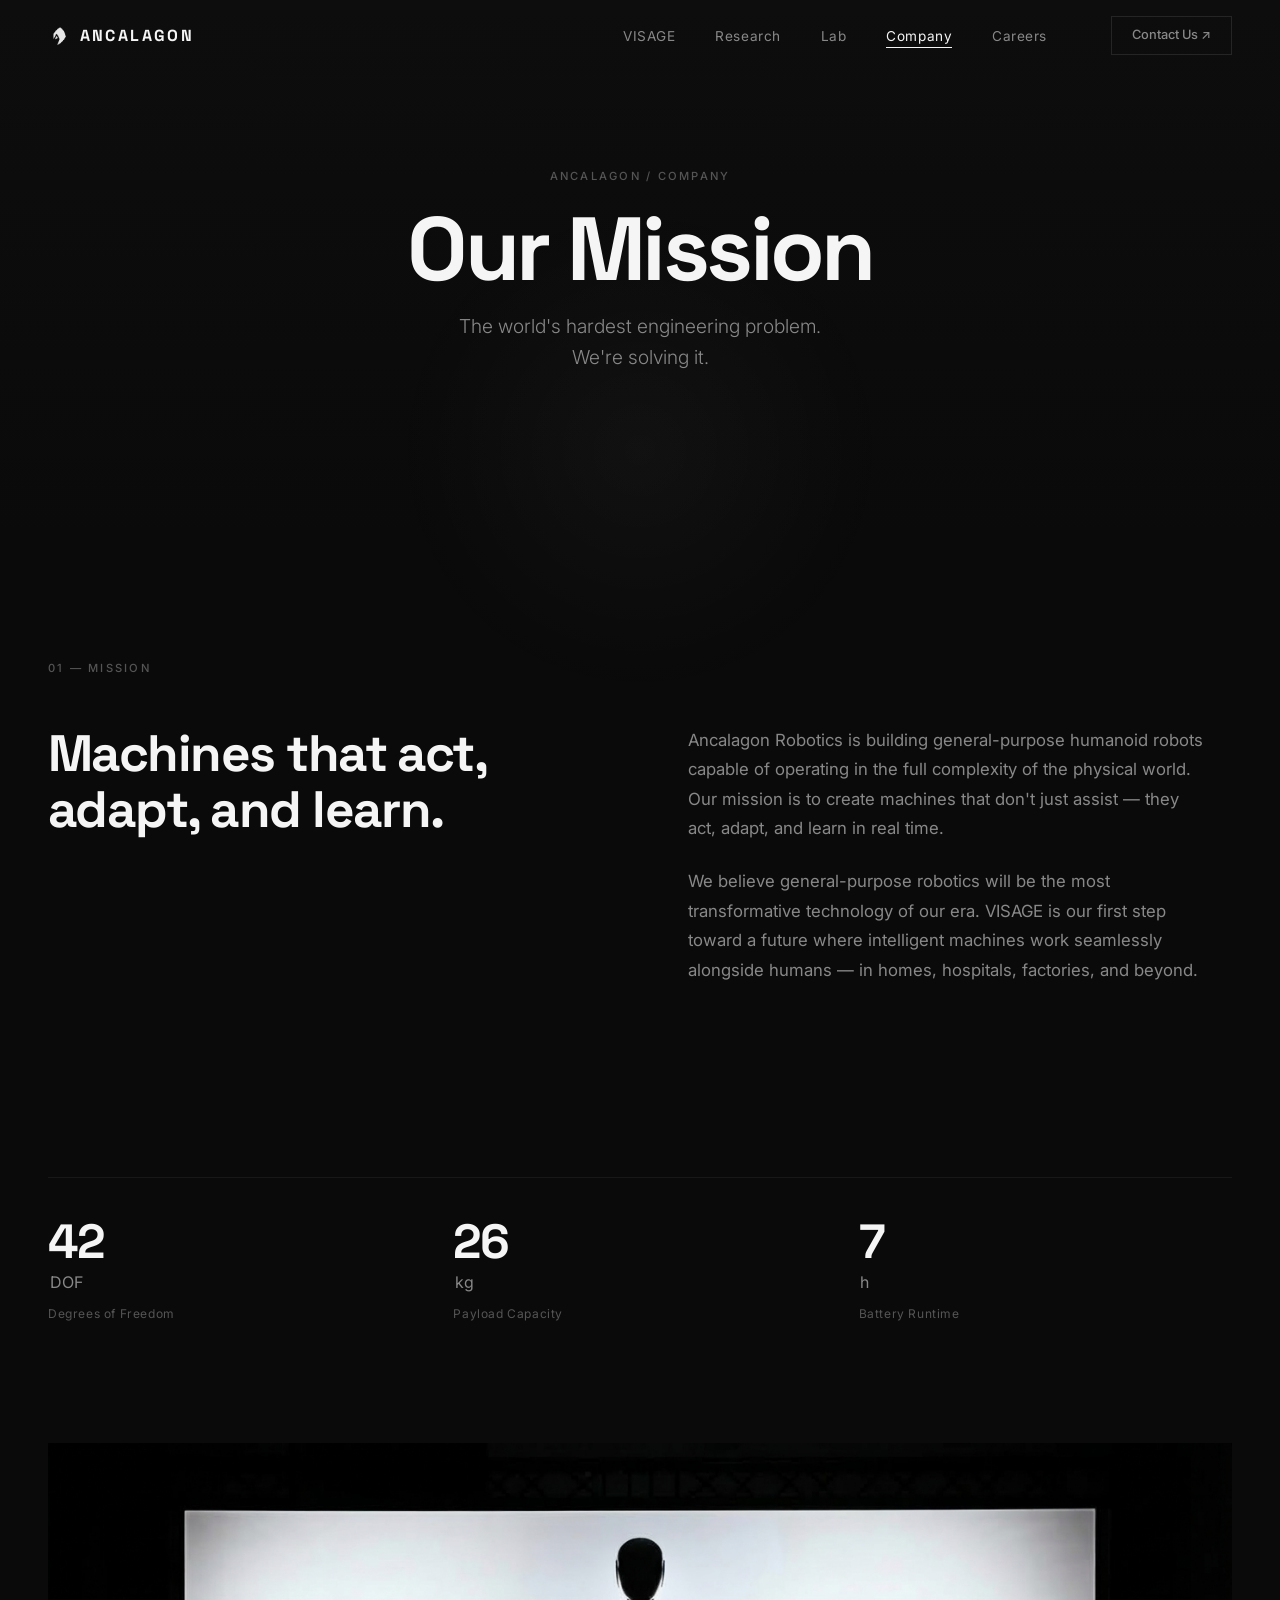
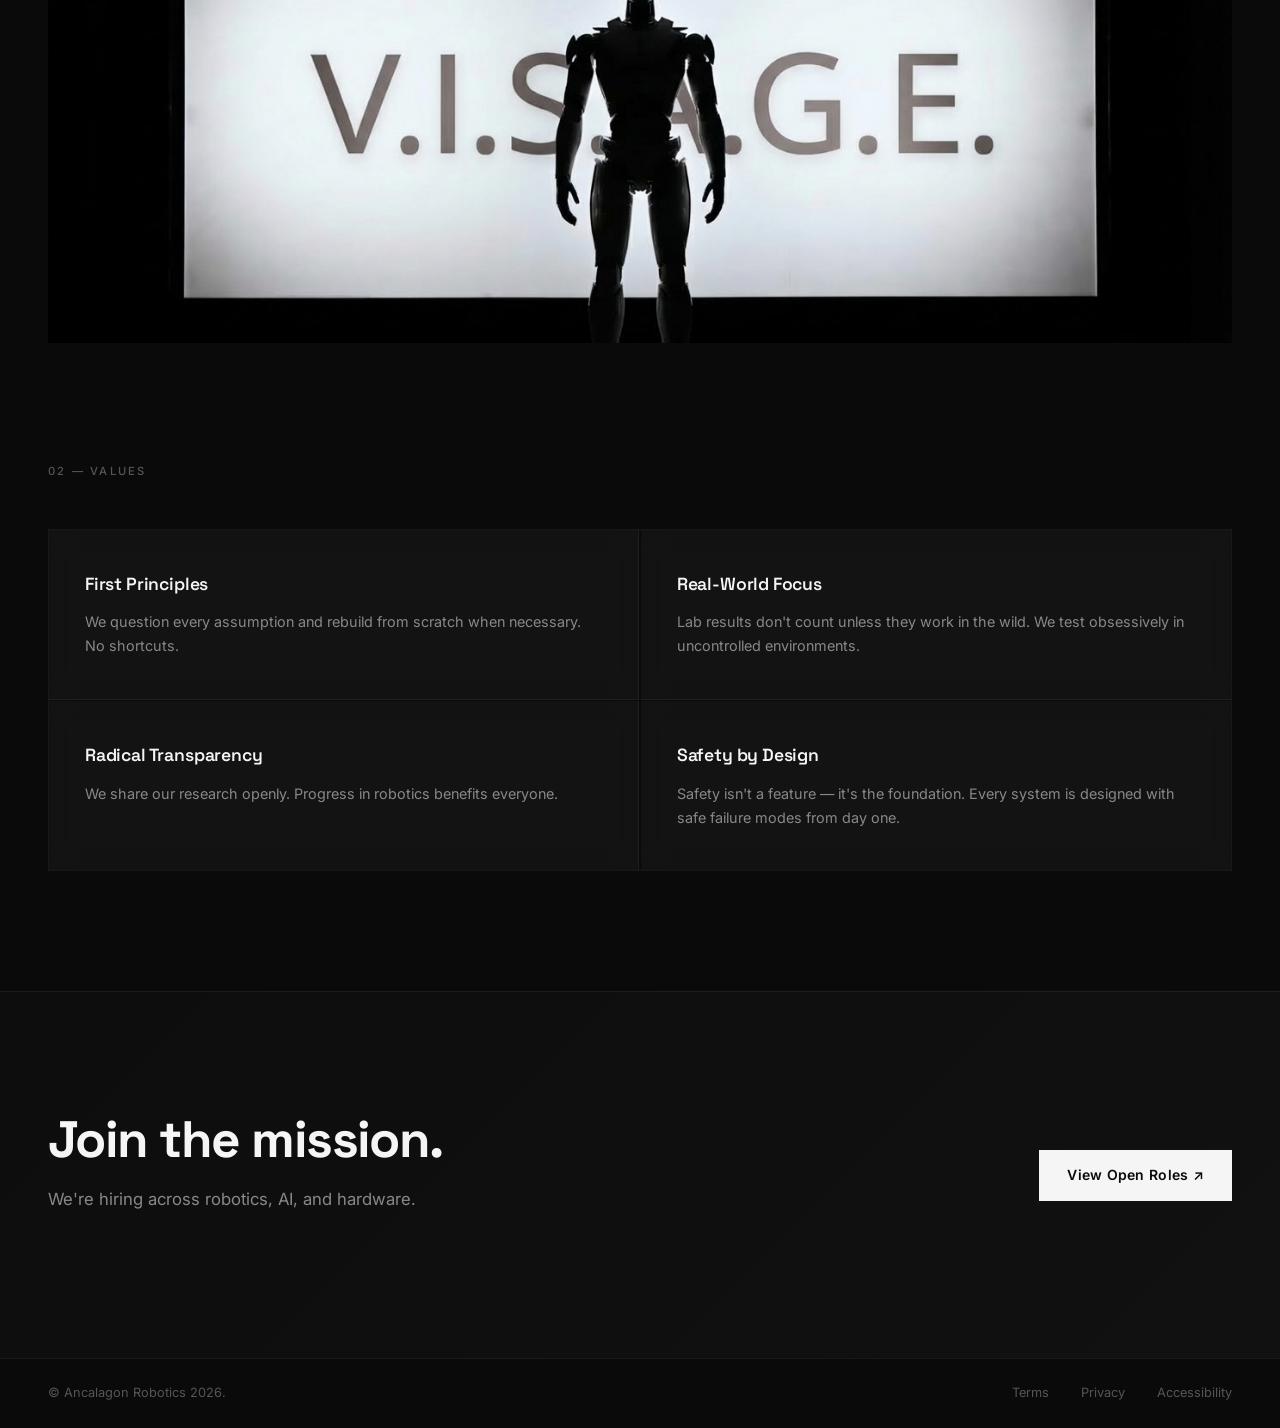
==== company/index.html @ 36ba7ebf "first" ====
<!DOCTYPE html>
<html lang="en">

<head>
    <meta charset="UTF-8" />
    <meta name="viewport" content="width=device-width, initial-scale=1.0" />
    <title>Company — Ancalagon Robotics</title>
    <meta name="description"
        content="Ancalagon Robotics: our mission, team, and vision for building general-purpose humanoid robots that transform the physical world." />
    <link rel="preconnect" href="https://fonts.googleapis.com" />
    <link rel="preconnect" href="https://fonts.gstatic.com" crossorigin />
    <link
        href="https://fonts.googleapis.com/css2?family=Space+Grotesk:wght@300;400;500;600;700&family=Inter:wght@300;400;500;600&display=swap"
        rel="stylesheet" />
    <link rel="stylesheet" href="../style.css" />
</head>

<body data-page="company">

    <nav id="navbar" class="navbar">
        <div class="nav-inner">
            <a href="/" class="nav-logo">
                <img src="../media/logo.png" alt="Ancalagon" class="logo-img" />
                <span class="logo-text">ANCALAGON</span>
            </a>
            <ul class="nav-links">
                <li><a href="/visage/" class="nav-link">VISAGE</a></li>
                <li><a href="/research/" class="nav-link">Research</a></li>
                <li><a href="/lab/" class="nav-link">Lab</a></li>
                <li><a href="/company/" class="nav-link active">Company</a></li>
                <li><a href="/careers/" class="nav-link">Careers</a></li>
            </ul>
            <a href="/contact/" class="nav-cta">Contact Us ↗</a>
            <button class="nav-hamburger" id="hamburger" aria-label="Toggle menu">
                <span></span><span></span><span></span>
            </button>
        </div>
    </nav>
    <div class="mobile-menu" id="mobile-menu">
        <ul>
            <li><a href="/visage/" class="mob-link">VISAGE</a></li>
            <li><a href="/research/" class="mob-link">Research</a></li>
            <li><a href="/lab/" class="mob-link">Lab</a></li>
            <li><a href="/company/" class="mob-link">Company</a></li>
            <li><a href="/careers/" class="mob-link">Careers</a></li>
            <li><a href="/contact/" class="mob-link">Contact</a></li>
        </ul>
    </div>

    <!-- PAGE HERO -->
    <section class="page-hero page-hero-dark">
        <div class="page-hero-content page-hero-content-center">
            <div class="page-breadcrumb fade-in-up delay-1">ANCALAGON / COMPANY</div>
            <h1 class="page-hero-title fade-in-up delay-2">Our Mission</h1>
            <p class="page-hero-sub fade-in-up delay-3">
                The world's hardest engineering problem.<br />We're solving it.
            </p>
        </div>
    </section>

    <!-- MISSION -->
    <section class="section">
        <div class="container">
            <div class="section-label reveal">01 — MISSION</div>
            <div class="two-col reveal">
                <h2 class="section-title">
                    Machines that act,<br />adapt, and learn.
                </h2>
                <div>
                    <p class="body-text">
                        Ancalagon Robotics is building general-purpose humanoid robots capable of
                        operating in the full complexity of the physical world. Our mission is to
                        create machines that don't just assist — they act, adapt, and learn in real time.
                    </p>
                    <p class="body-text">
                        We believe general-purpose robotics will be the most transformative technology
                        of our era. VISAGE is our first step toward a future where intelligent machines
                        work seamlessly alongside humans — in homes, hospitals, factories, and beyond.
                    </p>
                </div>
            </div>
        </div>
    </section>

    <!-- STATS -->
    <section class="section" style="padding-top:0;">
        <div class="container">
            <div class="mission-stats reveal">
                <div class="stat">
                    <span class="stat-num" data-target="48">0</span><span class="stat-unit">DOF</span>
                    <span class="stat-label">Degrees of Freedom</span>
                </div>
                <div class="stat">
                    <span class="stat-num" data-target="30">0</span><span class="stat-unit">kg</span>
                    <span class="stat-label">Payload Capacity</span>
                </div>
                <div class="stat">
                    <span class="stat-num" data-target="8">0</span><span class="stat-unit">h</span>
                    <span class="stat-label">Battery Runtime</span>
                </div>
            </div>
        </div>
    </section>

    <!-- VISAGE FULL IMAGE -->
    <section class="section" style="padding-top:0;">
        <div class="container">
            <div class="company-img-wrap reveal">
                <img src="../media/Change_logo_to_visage_4307ffd203.jpeg" alt="VISAGE — silhouette"
                    class="company-img" />
            </div>
        </div>
    </section>

    <!-- VALUES -->
    <section class="section" style="padding-top:0;">
        <div class="container">
            <div class="section-label reveal">02 — VALUES</div>
            <div class="values-grid">
                <div class="value-card glass reveal">
                    <h3 class="feature-title">First Principles</h3>
                    <p class="feature-body">We question every assumption and rebuild from scratch when necessary. No
                        shortcuts.</p>
                </div>
                <div class="value-card glass reveal delay-1">
                    <h3 class="feature-title">Real-World Focus</h3>
                    <p class="feature-body">Lab results don't count unless they work in the wild. We test obsessively in
                        uncontrolled environments.</p>
                </div>
                <div class="value-card glass reveal delay-2">
                    <h3 class="feature-title">Radical Transparency</h3>
                    <p class="feature-body">We share our research openly. Progress in robotics benefits everyone.</p>
                </div>
                <div class="value-card glass reveal delay-3">
                    <h3 class="feature-title">Safety by Design</h3>
                    <p class="feature-body">Safety isn't a feature — it's the foundation. Every system is designed with
                        safe failure modes from day one.</p>
                </div>
            </div>
        </div>
    </section>

    <!-- CTA — Join Us -->
    <section class="section inner-cta-section">
        <div class="container inner-cta reveal">
            <div>
                <h2 class="section-title">Join the mission.</h2>
                <p class="body-text" style="margin-top:1rem;">We're hiring across robotics, AI, and hardware.</p>
            </div>
            <a href="/careers/" class="btn-primary">View Open Roles ↗</a>
        </div>
    </section>

    <footer class="site-footer">
        <div class="container footer-inner">
            <span class="footer-copy">© Ancalagon Robotics 2026.</span>
            <div class="footer-legal">
                <a href="#">Terms</a>
                <a href="#">Privacy</a>
                <a href="#">Accessibility</a>
            </div>
        </div>
    </footer>

    <script src="../script.js"></script>
</body>

</html>
---- style.css ----
/* ═══════════════════════════════════════════════════════════════
   ANCALAGON ROBOTICS — MAIN STYLESHEET
   Inspired by Figure AI — Ultra-minimal, cinematic, futuristic
   ═══════════════════════════════════════════════════════════════ */

/* ─── DESIGN TOKENS ─────────────────────────────────────────── */
:root {
  --bg-primary: #0a0a0a;
  --bg-secondary: #111111;
  --bg-card: #141414;
  --bg-glass: rgba(255, 255, 255, 0.04);
  --bg-glass-hover: rgba(255, 255, 255, 0.07);

  --text-primary: #f5f5f5;
  --text-secondary: #888;
  --text-muted: #555;
  --text-accent: #c8c8c8;

  --accent-primary: #e8e8e8;
  --accent-glow: rgba(220, 220, 220, 0.15);
  --accent-blue: #4a9eff;

  --border-subtle: rgba(255, 255, 255, 0.06);
  --border-glass: rgba(255, 255, 255, 0.1);

  --nav-height: 72px;

  --font-display: 'Space Grotesk', sans-serif;
  --font-body: 'Inter', sans-serif;

  --ease-out: cubic-bezier(0.16, 1, 0.3, 1);
  --ease-inout: cubic-bezier(0.4, 0, 0.2, 1);
}

/* ─── RESET ──────────────────────────────────────────────────── */
*,
*::before,
*::after {
  margin: 0;
  padding: 0;
  box-sizing: border-box;
}

html {
  scroll-behavior: smooth;
  font-size: 16px;
}

body {
  background-color: var(--bg-primary);
  color: var(--text-primary);
  font-family: var(--font-body);
  font-weight: 400;
  line-height: 1.6;
  overflow-x: hidden;
  -webkit-font-smoothing: antialiased;
  -moz-osx-font-smoothing: grayscale;
}

img,
video {
  display: block;
  max-width: 100%;
}

a {
  text-decoration: none;
  color: inherit;
}

ul {
  list-style: none;
}

/* ─── CONTAINER ──────────────────────────────────────────────── */
.container {
  max-width: 1280px;
  margin: 0 auto;
  padding: 0 48px;
}

/* ─── SCROLL ANIMATIONS ──────────────────────────────────────── */
.reveal {
  opacity: 0;
  transform: translateY(32px);
  transition: opacity 0.9s var(--ease-out), transform 0.9s var(--ease-out);
}

.reveal.in-view {
  opacity: 1;
  transform: translateY(0);
}

.fade-in-up {
  opacity: 0;
  transform: translateY(24px);
  animation: fadeInUp 1s var(--ease-out) forwards;
}

@keyframes fadeInUp {
  to {
    opacity: 1;
    transform: translateY(0);
  }
}

.delay-1 {
  animation-delay: 0.3s;
  transition-delay: 0.1s;
}

.delay-2 {
  animation-delay: 0.6s;
  transition-delay: 0.2s;
}

.delay-3 {
  animation-delay: 0.9s;
  transition-delay: 0.3s;
}

.delay-4 {
  animation-delay: 1.2s;
  transition-delay: 0.4s;
}

.delay-5 {
  animation-delay: 1.5s;
  transition-delay: 0.5s;
}

/* ─── TYPOGRAPHY ─────────────────────────────────────────────── */
.section-title {
  font-family: var(--font-display);
  font-size: clamp(2.4rem, 4vw, 4rem);
  font-weight: 700;
  line-height: 1.1;
  letter-spacing: -0.03em;
  color: var(--text-primary);
}

.section-title em {
  font-style: italic;
  font-weight: 300;
  color: var(--text-secondary);
}

.section-label {
  font-family: var(--font-body);
  font-size: 0.7rem;
  font-weight: 500;
  letter-spacing: 0.2em;
  text-transform: uppercase;
  color: var(--text-muted);
  display: block;
  margin-bottom: 3rem;
}

.body-text {
  font-size: 1.05rem;
  line-height: 1.75;
  color: var(--text-secondary);
  max-width: 520px;
  margin-bottom: 1.5rem;
}

/* ─── BUTTONS ────────────────────────────────────────────────── */
.btn-primary {
  display: inline-flex;
  align-items: center;
  gap: 0.5rem;
  background: var(--text-primary);
  color: var(--bg-primary);
  font-family: var(--font-body);
  font-size: 0.875rem;
  font-weight: 600;
  letter-spacing: 0.02em;
  padding: 0.875rem 1.75rem;
  border-radius: 0;
  border: none;
  cursor: pointer;
  transition: transform 0.2s var(--ease-out), box-shadow 0.2s var(--ease-out), background 0.2s;
}

.btn-primary:hover {
  transform: translateY(-2px);
  box-shadow: 0 8px 32px rgba(255, 255, 255, 0.15);
}

.btn-ghost {
  display: inline-flex;
  align-items: center;
  gap: 0.5rem;
  background: transparent;
  color: var(--text-secondary);
  font-family: var(--font-body);
  font-size: 0.875rem;
  font-weight: 500;
  padding: 0.875rem 1.5rem;
  border-radius: 0;
  border: 1px solid var(--border-glass);
  cursor: pointer;
  transition: color 0.2s, border-color 0.2s, transform 0.2s var(--ease-out);
}

.btn-ghost:hover {
  color: var(--text-primary);
  border-color: rgba(255, 255, 255, 0.3);
  transform: translateY(-2px);
}

/* ─── GLASS CARD ─────────────────────────────────────────────── */
.glass {
  background: var(--bg-glass);
  border: 1px solid var(--border-subtle);
  backdrop-filter: blur(12px);
  -webkit-backdrop-filter: blur(12px);
  border-radius: 0;
  transition: background 0.3s var(--ease-out), border-color 0.3s, transform 0.3s var(--ease-out);
}

.glass:hover {
  background: var(--bg-glass-hover);
  border-color: var(--border-glass);
  transform: translateY(-4px);
}

/* ─── SECTION SPACING ────────────────────────────────────────── */
.section {
  padding: 120px 0;
}

/* ═══════════════════════ NAVIGATION ════════════════════════════ */
.navbar {
  position: fixed;
  top: 0;
  left: 0;
  width: 100%;
  height: var(--nav-height);
  z-index: 1000;
  transition: background 0.4s var(--ease-out), backdrop-filter 0.4s, border-color 0.4s;
  border-bottom: 1px solid transparent;
}

.navbar.scrolled {
  background: rgba(10, 10, 10, 0.88);
  backdrop-filter: blur(20px);
  -webkit-backdrop-filter: blur(20px);
  border-bottom-color: var(--border-subtle);
}

.nav-inner {
  display: flex;
  align-items: center;
  justify-content: space-between;
  height: 100%;
  padding: 0 48px;
  gap: 2rem;
}

.nav-logo {
  display: flex;
  align-items: center;
  gap: 0.6rem;
  text-decoration: none;
}

.logo-img {
  width: 22px;
  height: 22px;
  object-fit: contain;
  filter: invert(1);
  opacity: 0.9;
}

.logo-text {
  font-family: var(--font-display);
  font-size: 1rem;
  font-weight: 700;
  letter-spacing: 0.15em;
  color: var(--text-primary);
}

.nav-links {
  display: flex;
  align-items: center;
  gap: 2.5rem;
  margin-left: auto;
  margin-right: 2rem;
}

.nav-link {
  font-family: var(--font-body);
  font-size: 0.85rem;
  font-weight: 400;
  color: var(--text-secondary);
  letter-spacing: 0.04em;
  transition: color 0.2s;
  position: relative;
}

.nav-link::after {
  content: '';
  position: absolute;
  bottom: -4px;
  left: 0;
  width: 0;
  height: 1px;
  background: var(--text-primary);
  transition: width 0.3s var(--ease-out);
}

.nav-link:hover {
  color: var(--text-primary);
}

.nav-link:hover::after {
  width: 100%;
}

.nav-cta {
  background: transparent;
  border: 1px solid var(--border-glass);
  color: var(--text-secondary);
  font-family: var(--font-body);
  font-size: 0.8rem;
  font-weight: 500;
  padding: 0.5rem 1.25rem;
  border-radius: 0;
  cursor: pointer;
  transition: color 0.2s, border-color 0.2s;
  white-space: nowrap;
}

.nav-cta:hover {
  color: var(--text-primary);
  border-color: rgba(255, 255, 255, 0.3);
}

.nav-hamburger {
  display: none;
  flex-direction: column;
  gap: 5px;
  background: none;
  border: none;
  cursor: pointer;
  padding: 4px;
}

.nav-hamburger span {
  display: block;
  width: 24px;
  height: 1.5px;
  background: var(--text-primary);
  transition: transform 0.3s, opacity 0.3s;
}

.nav-hamburger.open span:nth-child(1) {
  transform: translateY(6.5px) rotate(45deg);
}

.nav-hamburger.open span:nth-child(2) {
  opacity: 0;
}

.nav-hamburger.open span:nth-child(3) {
  transform: translateY(-6.5px) rotate(-45deg);
}

/* Mobile Menu */
.mobile-menu {
  display: none;
  position: fixed;
  top: var(--nav-height);
  left: 0;
  width: 100%;
  background: rgba(10, 10, 10, 0.97);
  backdrop-filter: blur(20px);
  z-index: 999;
  padding: 2rem 48px 3rem;
  border-bottom: 1px solid var(--border-subtle);
  transform: translateY(-20px);
  opacity: 0;
  pointer-events: none;
  transition: transform 0.4s var(--ease-out), opacity 0.4s;
}

.mobile-menu.open {
  display: block;
  transform: translateY(0);
  opacity: 1;
  pointer-events: all;
}

.mobile-menu ul {
  display: flex;
  flex-direction: column;
  gap: 1.5rem;
}

.mob-link {
  font-family: var(--font-display);
  font-size: 2rem;
  font-weight: 600;
  color: var(--text-secondary);
  transition: color 0.2s;
  display: block;
}

.mob-link:hover {
  color: var(--text-primary);
}

/* ═══════════════════════ HERO ══════════════════════════════════ */
.hero {
  position: relative;
  width: 100%;
  height: 100svh;
  min-height: 600px;
  overflow: hidden;
  display: flex;
  align-items: flex-end;
  justify-content: flex-start;
}

.hero-video-wrap {
  position: absolute;
  inset: 0;
  z-index: 0;
}

.hero-video {
  width: 100%;
  height: 100%;
  object-fit: cover;
  object-position: center;
}

.hero-overlay {
  position: absolute;
  inset: 0;
  background: linear-gradient(to top,
      rgba(10, 10, 10, 1) 0%,
      rgba(10, 10, 10, 0.6) 40%,
      rgba(10, 10, 10, 0.2) 70%,
      rgba(10, 10, 10, 0.15) 100%);
}

.hero-content {
  position: relative;
  z-index: 2;
  padding: 0 64px 100px;
  max-width: 900px;
}

.hero-badge {
  display: inline-flex;
  align-items: center;
  gap: 0.6rem;
  background: rgba(255, 255, 255, 0.06);
  border: 1px solid rgba(255, 255, 255, 0.12);
  backdrop-filter: blur(8px);
  border-radius: 0;
  padding: 0.4rem 1rem;
  font-size: 0.75rem;
  font-weight: 500;
  letter-spacing: 0.05em;
  color: var(--text-secondary);
  margin-bottom: 1.75rem;
}

.badge-dot {
  width: 6px;
  height: 6px;
  border-radius: 50%;
  background: #4ade80;
  box-shadow: 0 0 8px #4ade80;
  animation: pulse-dot 2s ease-in-out infinite;
}

@keyframes pulse-dot {

  0%,
  100% {
    opacity: 1;
    transform: scale(1);
  }

  50% {
    opacity: 0.6;
    transform: scale(0.8);
  }
}

.hero-headline {
  font-family: var(--font-body);
  font-size: clamp(1.1rem, 2vw, 2.1rem);
  font-weight: 300;
  line-height: 1.2;
  letter-spacing: 0.12em;
  text-transform: uppercase;
  color: var(--text-primary);
  margin-bottom: 1.5rem;
}

.hero-sub {
  font-size: clamp(0.95rem, 1.5vw, 1.2rem);
  font-weight: 300;
  color: var(--text-secondary);
  line-height: 1.6;
  margin-bottom: 2.5rem;
  letter-spacing: 0.01em;
}

.hero-actions {
  display: flex;
  align-items: center;
  gap: 1rem;
  flex-wrap: wrap;
}

.hero-scroll-indicator {
  position: absolute;
  left: 64px;
  bottom: 32px;
  display: flex;
  align-items: center;
  gap: 0.75rem;
  z-index: 2;
}

.scroll-line {
  width: 40px;
  height: 1px;
  background: var(--text-muted);
  position: relative;
  overflow: hidden;
}

.scroll-line::after {
  content: '';
  position: absolute;
  top: 0;
  left: -100%;
  width: 100%;
  height: 100%;
  background: var(--text-secondary);
  animation: scroll-anim 2s ease-in-out infinite;
}

@keyframes scroll-anim {
  0% {
    left: -100%;
  }

  100% {
    left: 100%;
  }
}

.hero-scroll-indicator span {
  font-size: 0.7rem;
  font-weight: 500;
  letter-spacing: 0.15em;
  text-transform: uppercase;
  color: var(--text-muted);
}

.hero-full-video {
  position: absolute;
  right: 48px;
  bottom: 32px;
  z-index: 2;
  display: inline-flex;
  align-items: center;
  gap: 0.5rem;
  background: rgba(10, 10, 10, 0.7);
  border: 1px solid rgba(255, 255, 255, 0.2);
  backdrop-filter: blur(12px);
  padding: 0.6rem 1.25rem;
  border-radius: 0;
  font-size: 0.8rem;
  font-weight: 500;
  color: var(--text-primary);
  transition: background 0.2s, border-color 0.2s, transform 0.2s;
}

.hero-full-video:hover {
  background: rgba(255, 255, 255, 0.1);
  border-color: rgba(255, 255, 255, 0.4);
  transform: translateY(-2px);
}

/* ═══════════════════════ MISSION ════════════════════════════════ */
.mission-section {
  background: var(--bg-primary);
}

.mission-grid {
  display: grid;
  grid-template-columns: 1fr 1fr;
  gap: 6rem;
  align-items: start;
  padding-top: 1rem;
}

.mission-stats {
  display: grid;
  grid-template-columns: repeat(3, 1fr);
  gap: 2rem;
  margin-top: 3rem;
  padding-top: 2.5rem;
  border-top: 1px solid var(--border-subtle);
}

.stat {
  display: flex;
  flex-direction: column;
  gap: 0.25rem;
}

.stat-num {
  font-family: var(--font-display);
  font-size: 3rem;
  font-weight: 700;
  color: var(--text-primary);
  line-height: 1;
  letter-spacing: -0.04em;
}

.stat-unit {
  font-size: 1rem;
  font-weight: 400;
  color: var(--text-secondary);
  margin-left: 0.1rem;
}

.stat-label {
  font-size: 0.75rem;
  color: var(--text-muted);
  letter-spacing: 0.05em;
  margin-top: 0.25rem;
}

/* ═══════════════════════ ROBOTICS PLATFORM ══════════════════════ */
.robotics-section {
  padding-top: 0;
  padding-bottom: 120px;
}

.robotics-full-img {
  position: relative;
  width: 100%;
  height: 85vh;
  min-height: 600px;
  overflow: hidden;
  margin-bottom: 80px;
}

.robotics-img {
  width: 100%;
  height: 100%;
  object-fit: cover;
  object-position: center top;
  transition: transform 0.6s var(--ease-out);
}

.robotics-full-img:hover .robotics-img {
  transform: scale(1.02);
}

.robotics-img-overlay {
  position: absolute;
  inset: 0;
  background: linear-gradient(to top,
      rgba(10, 10, 10, 0.95) 0%,
      rgba(10, 10, 10, 0.4) 50%,
      transparent 80%);
}

.robotics-label {
  position: absolute;
  bottom: 56px;
  left: 64px;
  z-index: 2;
}

.robotics-title {
  font-family: var(--font-display);
  font-size: clamp(3.5rem, 6vw, 7rem);
  font-weight: 700;
  letter-spacing: -0.04em;
  color: var(--text-primary);
  line-height: 1.0;
  margin-top: 0.75rem;
  margin-bottom: 0.75rem;
}

.robotics-subtitle {
  font-size: 1.05rem;
  color: var(--text-secondary);
  font-weight: 300;
  line-height: 1.6;
}

.feature-grid {
  display: grid;
  grid-template-columns: repeat(4, 1fr);
  gap: 1.5px;
  border: 1.5px solid var(--border-subtle);
  border-radius: 0;
  overflow: hidden;
}

.feature-card {
  padding: 2.5rem 2rem;
  border-radius: 0 !important;
  border: none !important;
  border-right: 1.5px solid var(--border-subtle) !important;
  transition: background 0.3s;
}

.feature-card:last-child {
  border-right: none !important;
}

.feature-card:hover {
  background: var(--bg-glass-hover) !important;
}

.feature-icon {
  font-size: 1.6rem;
  margin-bottom: 1.25rem;
  display: block;
}

.feature-title {
  font-family: var(--font-display);
  font-size: 1.1rem;
  font-weight: 600;
  color: var(--text-primary);
  margin-bottom: 0.75rem;
  letter-spacing: -0.01em;
}

.feature-body {
  font-size: 0.9rem;
  color: var(--text-secondary);
  line-height: 1.7;
}

/* ═══════════════════════ RESEARCH ════════════════════════════════ */
.research-section {
  background: linear-gradient(180deg, var(--bg-primary) 0%, var(--bg-secondary) 100%);
}

.research-layout {
  display: grid;
  grid-template-columns: 1fr 1fr;
  gap: 8rem;
  align-items: center;
  padding-top: 1rem;
}

.research-tags {
  display: flex;
  flex-wrap: wrap;
  gap: 0.75rem;
  margin-top: 2rem;
}

.tag {
  background: var(--bg-glass);
  border: 1px solid var(--border-subtle);
  color: var(--text-secondary);
  font-size: 0.75rem;
  font-weight: 500;
  letter-spacing: 0.04em;
  padding: 0.4rem 1rem;
  border-radius: 0;
  transition: background 0.2s, border-color 0.2s, color 0.2s;
}

.tag:hover {
  background: var(--bg-glass-hover);
  border-color: var(--border-glass);
  color: var(--text-primary);
}

.research-img-wrap {
  position: relative;
  border-radius: 0;
  overflow: hidden;
}

.research-img {
  width: 100%;
  height: 580px;
  object-fit: cover;
  object-position: center top;
  display: block;
  filter: grayscale(0.1);
  transition: transform 0.6s var(--ease-out), filter 0.4s;
}

.research-img-wrap:hover .research-img {
  transform: scale(1.03);
  filter: grayscale(0);
}

.research-img-caption {
  position: absolute;
  bottom: 0;
  left: 0;
  right: 0;
  padding: 1.25rem 1.5rem;
  background: linear-gradient(to top, rgba(10, 10, 10, 0.9), transparent);
  font-size: 0.75rem;
  color: var(--text-muted);
  letter-spacing: 0.08em;
  font-weight: 400;
}

/* ═══════════════════════ LAB / PROJECTS ════════════════════════ */
.lab-section {
  background: var(--bg-primary);
  overflow: hidden;
}

.lab-section .section-title {
  margin-bottom: 4rem;
}

.lab-scroll-track {
  padding: 0 48px;
  overflow-x: auto;
  scrollbar-width: none;
  -ms-overflow-style: none;
  cursor: grab;
}

.lab-scroll-track::-webkit-scrollbar {
  display: none;
}

.lab-scroll-track.grabbing {
  cursor: grabbing;
}

.lab-cards {
  display: flex;
  gap: 1.5px;
  width: max-content;
}

.lab-card {
  width: 380px;
  background: var(--bg-card);
  border: 1px solid var(--border-subtle);
  border-radius: 0;
  overflow: hidden;
  flex-shrink: 0;
  transition: transform 0.35s var(--ease-out), border-color 0.3s;
}

.lab-card:hover {
  transform: translateY(-6px);
  border-color: var(--border-glass);
}

.lab-card-img-wrap {
  width: 100%;
  height: 240px;
  overflow: hidden;
  background: #0d0d0d;
}

.lab-card-img-wrap.internal-img-card .lab-card-img {
  object-position: center 20%;
}

.lab-card-img-wrap.dark-card {
  position: relative;
}

.lab-card-img {
  width: 100%;
  height: 100%;
  object-fit: cover;
  transition: transform 0.5s var(--ease-out);
  filter: grayscale(0.15);
}

.lab-card:hover .lab-card-img {
  transform: scale(1.04);
}

.lab-placeholder-visual {
  width: 100%;
  height: 100%;
  display: flex;
  flex-direction: column;
  align-items: center;
  justify-content: center;
  background: linear-gradient(135deg, #0d0d0d 0%, #141414 100%);
  position: relative;
  overflow: hidden;
}

.neural-grid {
  position: absolute;
  inset: 0;
  background-image:
    linear-gradient(rgba(255, 255, 255, 0.03) 1px, transparent 1px),
    linear-gradient(90deg, rgba(255, 255, 255, 0.03) 1px, transparent 1px);
  background-size: 20px 20px;
  animation: grid-pan 20s linear infinite;
}

@keyframes grid-pan {
  0% {
    transform: translateY(0);
  }

  100% {
    transform: translateY(40px);
  }
}

.placeholder-label {
  font-family: var(--font-display);
  font-size: 2rem;
  font-weight: 700;
  letter-spacing: 0.1em;
  color: rgba(255, 255, 255, 0.2);
  position: relative;
  z-index: 1;
}

.lab-card-body {
  padding: 1.75rem;
}

.lab-card-tag {
  display: inline-block;
  font-size: 0.7rem;
  font-weight: 600;
  letter-spacing: 0.12em;
  text-transform: uppercase;
  color: var(--text-muted);
  margin-bottom: 0.75rem;
}

.lab-card-body h3 {
  font-family: var(--font-display);
  font-size: 1.15rem;
  font-weight: 600;
  color: var(--text-primary);
  margin-bottom: 0.6rem;
  letter-spacing: -0.01em;
  line-height: 1.3;
}

.lab-card-body p {
  font-size: 0.875rem;
  color: var(--text-secondary);
  line-height: 1.65;
  margin-bottom: 1.25rem;
}

.lab-card-link {
  font-size: 0.8rem;
  font-weight: 600;
  color: var(--text-accent);
  letter-spacing: 0.02em;
  transition: color 0.2s, letter-spacing 0.2s;
}

.lab-card-link:hover {
  color: var(--text-primary);
  letter-spacing: 0.04em;
}

/* ═══════════════════════ CAREERS ═════════════════════════════════ */
.careers-section {
  background: linear-gradient(180deg, var(--bg-primary) 0%, #0d0d0d 100%);
}

.careers-layout {
  display: grid;
  grid-template-columns: 1fr 1fr;
  gap: 8rem;
  align-items: start;
  padding-top: 1rem;
}

.role-item {
  display: flex;
  align-items: center;
  justify-content: space-between;
  padding: 1.25rem 0;
  border-bottom: 1px solid var(--border-subtle);
  cursor: default;
  transition: padding-left 0.25s var(--ease-out);
}

.role-item:hover {
  padding-left: 0.5rem;
}

.role-left {
  display: flex;
  flex-direction: column;
  gap: 0.2rem;
}

.role-title {
  font-size: 0.95rem;
  font-weight: 500;
  color: var(--text-primary);
}

.role-dept {
  font-size: 0.75rem;
  color: var(--text-muted);
  letter-spacing: 0.06em;
}

.role-location {
  font-size: 0.8rem;
  color: var(--text-muted);
  white-space: nowrap;
}

/* ═══════════════════════ CONTACT ═════════════════════════════════ */
.contact-section {
  background: #0d0d0d;
  padding-bottom: 0;
}

.contact-grid {
  display: grid;
  grid-template-columns: 1fr 1fr;
  gap: 8rem;
  padding-bottom: 80px;
}

.contact-brand {
  font-family: var(--font-display);
  font-size: 5rem;
  font-weight: 700;
  letter-spacing: 0.12em;
  color: var(--text-primary);
  margin-bottom: 1.5rem;
  line-height: 1;
}

.newsletter-form {
  display: flex;
  gap: 0;
  margin-top: 1.5rem;
  max-width: 380px;
}

.newsletter-input {
  flex: 1;
  background: rgba(255, 255, 255, 0.05);
  border: 1px solid rgba(255, 255, 255, 0.12);
  border-right: none;
  color: var(--text-primary);
  font-family: var(--font-body);
  font-size: 0.875rem;
  padding: 0.875rem 1.25rem;
  border-radius: 0;
  outline: none;
  transition: border-color 0.2s, background 0.2s;
}

.newsletter-input::placeholder {
  color: var(--text-muted);
}

.newsletter-input:focus {
  border-color: rgba(255, 255, 255, 0.25);
  background: rgba(255, 255, 255, 0.07);
}

.newsletter-btn {
  background: var(--text-primary);
  color: var(--bg-primary);
  font-family: var(--font-body);
  font-size: 0.875rem;
  font-weight: 600;
  padding: 0.875rem 1.5rem;
  border-radius: 0;
  border: none;
  cursor: pointer;
  transition: opacity 0.2s;
  white-space: nowrap;
}

.newsletter-btn:hover {
  opacity: 0.88;
}

.social-links {
  display: flex;
  gap: 1.25rem;
  margin-top: 2rem;
}

.social-link {
  width: 40px;
  height: 40px;
  display: flex;
  align-items: center;
  justify-content: center;
  border: 1px solid var(--border-subtle);
  border-radius: 50%;
  font-size: 0.85rem;
  color: var(--text-secondary);
  transition: border-color 0.2s, color 0.2s, transform 0.2s;
  text-decoration: none;
}

.social-link:hover {
  border-color: var(--border-glass);
  color: var(--text-primary);
  transform: translateY(-2px);
}

/* Footer nav right column */
.contact-right {
  display: flex;
  flex-direction: column;
  gap: 0;
  justify-content: flex-start;
  padding-top: 1rem;
}

.footer-nav-col {
  display: flex;
  align-items: baseline;
  gap: 1.5rem;
  padding: 1rem 0;
  border-bottom: 1px solid var(--border-subtle);
}

.footer-nav-num {
  font-size: 0.7rem;
  color: var(--text-muted);
  font-weight: 500;
  min-width: 28px;
}

.footer-nav-link {
  font-family: var(--font-display);
  font-size: 2.5rem;
  font-weight: 700;
  letter-spacing: 0.04em;
  color: var(--text-secondary);
  transition: color 0.2s, letter-spacing 0.2s;
}

.footer-nav-link:hover {
  color: var(--text-primary);
  letter-spacing: 0.06em;
}

/* Footer bottom */
.footer-bottom {
  border-top: 1px solid var(--border-subtle);
  padding: 1.5rem 0;
  margin-top: 0;
}

.footer-bottom-inner {
  display: flex;
  align-items: center;
  justify-content: space-between;
}

.footer-bottom span {
  font-size: 0.8rem;
  color: var(--text-muted);
}

.footer-legal {
  display: flex;
  gap: 2rem;
}

.footer-legal a {
  font-size: 0.8rem;
  color: var(--text-muted);
  transition: color 0.2s;
}

.footer-legal a:hover {
  color: var(--text-secondary);
}

/* ═══════════════════════ VIDEO MODAL ════════════════════════════ */
.video-modal {
  position: fixed;
  inset: 0;
  z-index: 9999;
  display: flex;
  align-items: center;
  justify-content: center;
  opacity: 0;
  pointer-events: none;
  transition: opacity 0.3s var(--ease-out);
}

.video-modal.active {
  opacity: 1;
  pointer-events: all;
}

.modal-backdrop {
  position: absolute;
  inset: 0;
  background: rgba(0, 0, 0, 0.92);
  backdrop-filter: blur(8px);
}

.modal-content {
  position: relative;
  z-index: 2;
  width: 90vw;
  max-width: 1100px;
  border-radius: 0;
  overflow: hidden;
  transform: scale(0.95);
  transition: transform 0.4s var(--ease-out);
}

.video-modal.active .modal-content {
  transform: scale(1);
}

.modal-video {
  width: 100%;
  display: block;
  background: #000;
}

.modal-close {
  position: absolute;
  top: 16px;
  right: 16px;
  background: rgba(0, 0, 0, 0.6);
  border: 1px solid rgba(255, 255, 255, 0.2);
  color: var(--text-primary);
  width: 36px;
  height: 36px;
  border-radius: 50%;
  display: flex;
  align-items: center;
  justify-content: center;
  font-size: 0.9rem;
  cursor: pointer;
  z-index: 10;
  transition: background 0.2s;
}

.modal-close:hover {
  background: rgba(255, 255, 255, 0.15);
}

/* ═══════════════════════ RESPONSIVE ════════════════════════════ */
@media (max-width: 1100px) {
  .feature-grid {
    grid-template-columns: repeat(2, 1fr);
  }

  .feature-card {
    border-bottom: 1.5px solid var(--border-subtle) !important;
    border-right: 1.5px solid var(--border-subtle) !important;
  }

  .feature-card:nth-child(2) {
    border-right: none !important;
  }

  .feature-card:nth-child(3),
  .feature-card:nth-child(4) {
    border-bottom: none !important;
  }

  .feature-card:nth-child(4) {
    border-right: none !important;
  }
}

@media (max-width: 900px) {
  .container {
    padding: 0 32px;
  }

  .nav-links,
  .nav-cta {
    display: none;
  }

  .nav-hamburger {
    display: flex;
  }

  .nav-inner {
    padding: 0 32px;
  }

  .hero-content {
    padding: 0 32px 96px;
  }

  .hero-scroll-indicator {
    left: 32px;
  }

  .hero-full-video {
    right: 32px;
  }

  .mission-grid {
    grid-template-columns: 1fr;
    gap: 3rem;
  }

  .research-layout {
    grid-template-columns: 1fr;
    gap: 4rem;
  }

  .careers-layout {
    grid-template-columns: 1fr;
    gap: 4rem;
  }

  .contact-grid {
    grid-template-columns: 1fr;
    gap: 4rem;
  }

  .robotics-label {
    left: 32px;
  }

  .lab-scroll-track {
    padding: 0 32px;
  }
}

@media (max-width: 680px) {
  .container {
    padding: 0 24px;
  }

  .section {
    padding: 80px 0;
  }

  .hero-content {
    padding: 0 24px 80px;
  }

  .hero-scroll-indicator {
    display: none;
  }

  .hero-full-video {
    right: 24px;
    bottom: 24px;
  }

  .mission-stats {
    grid-template-columns: repeat(3, 1fr);
    gap: 1rem;
  }

  .stat-num {
    font-size: 2.2rem;
  }

  .robotics-full-img {
    height: 70vh;
  }

  .robotics-title {
    font-size: 3rem;
  }

  .robotics-label {
    left: 24px;
    bottom: 40px;
  }

  .feature-grid {
    grid-template-columns: 1fr;
  }

  .feature-card {
    border-right: none !important;
    border-bottom: 1.5px solid var(--border-subtle) !important;
  }

  .feature-card:last-child {
    border-bottom: none !important;
  }

  .lab-card {
    width: 300px;
  }

  .lab-scroll-track {
    padding: 0 24px;
  }

  .contact-brand {
    font-size: 3.5rem;
  }

  .footer-nav-link {
    font-size: 1.75rem;
  }

  .newsletter-form {
    flex-direction: column;
    max-width: 100%;
  }

  .newsletter-input {
    border-right: 1px solid rgba(255, 255, 255, 0.12);
    border-radius: 0;
    margin-bottom: 0.75rem;
  }

  .newsletter-btn {
    border-radius: 0;
    width: 100%;
  }

  .footer-bottom-inner {
    flex-direction: column;
    gap: 1rem;
    text-align: center;
  }

  .footer-legal {
    gap: 1rem;
    flex-wrap: wrap;
    justify-content: center;
  }

  .nav-inner {
    padding: 0 24px;
  }

  .mobile-menu {
    padding: 2rem 24px 3rem;
  }
}

/* ─── CURSOR GLOW ────────────────────────────────────────────── */
.cursor-glow {
  position: fixed;
  width: 500px;
  height: 500px;
  border-radius: 50%;
  background: radial-gradient(circle, rgba(255, 255, 255, 0.03) 0%, transparent 70%);
  pointer-events: none;
  transform: translate(-50%, -50%);
  z-index: 0;
  transition: transform 0.15s ease;
}

/* ══════════════════════════════════════════════════════════
   MULTI-PAGE STYLES
   ══════════════════════════════════════════════════════════ */

/* ─── ACTIVE NAV LINK ────────────────────────────────────── */
.nav-link.active {
  color: var(--text-primary);
}

.nav-link.active::after {
  width: 100%;
}

/* ─── PAGE HERO ──────────────────────────────────────────── */
.page-hero {
  position: relative;
  width: 100%;
  height: 70vh;
  min-height: 500px;
  overflow: hidden;
  display: flex;
  align-items: flex-end;
  justify-content: flex-start;
}

.page-hero-dark {
  background: linear-gradient(180deg, #0d0d0d 0%, var(--bg-primary) 100%);
  height: 60vh;
  min-height: 420px;
  align-items: center;
  justify-content: center;
}

.page-hero-img-wrap {
  position: absolute;
  inset: 0;
  z-index: 0;
}

.page-hero-img {
  width: 100%;
  height: 100%;
  object-fit: cover;
  object-position: center top;
}

.page-hero-overlay {
  position: absolute;
  inset: 0;
  background: linear-gradient(to top, rgba(10, 10, 10, 1) 0%, rgba(10, 10, 10, 0.55) 50%, rgba(10, 10, 10, 0.25) 100%);
}

.page-hero-content {
  position: relative;
  z-index: 2;
  padding: 0 64px 72px;
  max-width: 900px;
}

.page-hero-content-center {
  text-align: center;
  padding: 0 48px;
  max-width: 100%;
  width: 100%;
  display: flex;
  flex-direction: column;
  align-items: center;
}

.page-breadcrumb {
  font-size: 0.7rem;
  font-weight: 500;
  letter-spacing: 0.2em;
  text-transform: uppercase;
  color: var(--text-muted);
  margin-bottom: 1.25rem;
}

.page-hero-title {
  font-family: var(--font-display);
  font-size: clamp(3.5rem, 7vw, 8rem);
  font-weight: 700;
  line-height: 1.0;
  letter-spacing: -0.04em;
  color: var(--text-primary);
  margin-bottom: 1rem;
}

.page-hero-sub {
  font-size: clamp(1rem, 1.5vw, 1.25rem);
  font-weight: 300;
  color: var(--text-secondary);
  line-height: 1.6;
}

/* ─── TWO COL LAYOUT ─────────────────────────────────────── */
.two-col {
  display: grid;
  grid-template-columns: 1fr 1fr;
  gap: 6rem;
  align-items: start;
}

/* ─── INNER CTA ──────────────────────────────────────────── */
.inner-cta-section {
  background: linear-gradient(135deg, #0d0d0d 0%, #111 100%);
  border-top: 1px solid var(--border-subtle);
}

.inner-cta {
  display: flex;
  align-items: center;
  justify-content: space-between;
  gap: 3rem;
  flex-wrap: wrap;
}

/* ─── HOME TEASER CARDS ──────────────────────────────────── */
.mission-teaser {
  background: var(--bg-primary);
  padding-top: 0;
}

.teaser-grid {
  display: grid;
  grid-template-columns: repeat(5, 1fr);
  gap: 1.5px;
  border: 1.5px solid var(--border-subtle);
  border-radius: 0;
  overflow: hidden;
}

.teaser-card {
  display: flex;
  flex-direction: column;
  justify-content: space-between;
  padding: 2rem 1.75rem 1.75rem;
  border-radius: 0 !important;
  border: none !important;
  border-right: 1.5px solid var(--border-subtle) !important;
  min-height: 220px;
  text-decoration: none;
  transition: background 0.3s;
  cursor: pointer;
}

.teaser-card:last-child {
  border-right: none !important;
}

.teaser-card:hover {
  background: var(--bg-glass-hover) !important;
}

.teaser-num {
  font-size: 0.7rem;
  font-weight: 500;
  letter-spacing: 0.15em;
  color: var(--text-muted);
}

.teaser-body {
  padding: 1rem 0 0.5rem;
}

.teaser-title {
  font-family: var(--font-display);
  font-size: 1.3rem;
  font-weight: 700;
  letter-spacing: -0.02em;
  color: var(--text-primary);
  margin-bottom: 0.6rem;
  line-height: 1.2;
}

.teaser-sub {
  font-size: 0.8rem;
  color: var(--text-muted);
  line-height: 1.6;
}

.teaser-arrow {
  font-size: 1rem;
  color: var(--text-muted);
  align-self: flex-end;
  transition: color 0.2s, transform 0.2s;
}

.teaser-card:hover .teaser-arrow {
  color: var(--text-secondary);
  transform: translate(2px, -2px);
}

/* ─── SPECS ──────────────────────────────────────────────── */
.spec-section {
  background: var(--bg-primary);
  padding-top: 0;
}

.spec-grid {
  border-top: 1px solid var(--border-subtle);
}

.spec-row {
  display: flex;
  align-items: center;
  justify-content: space-between;
  padding: 1.25rem 0;
  border-bottom: 1px solid var(--border-subtle);
  transition: padding-left 0.25s var(--ease-out);
}

.spec-row:hover {
  padding-left: 0.5rem;
}

.spec-key {
  font-size: 0.9rem;
  color: var(--text-muted);
}

.spec-val {
  font-family: var(--font-display);
  font-size: 1rem;
  font-weight: 600;
  color: var(--text-primary);
}

/* ─── VISAGE GALLERY ─────────────────────────────────────── */
.visage-gallery {
  display: grid;
  grid-template-columns: 2fr 1fr;
  gap: 0;
  border-radius: 0;
  overflow: hidden;
  height: 580px;
  width: 100vw;
  margin-left: calc(50% - 50vw);
  margin-right: calc(50% - 50vw);
}

.gallery-main,
.gallery-side {
  overflow: hidden;
}

.gallery-side {
  display: flex;
  flex-direction: column;
  gap: 0;
}

.gallery-img {
  width: 100%;
  height: 100%;
  object-fit: cover;
  display: block;
  transition: transform 0.5s var(--ease-out);
}

.gallery-main:hover .gallery-img {
  transform: scale(1.03);
}

.gallery-side .gallery-img {
  height: 50%;
}

.gallery-img-dark {
  object-position: center top;
}

/* ─── RESEARCH PAGE ─────────────────────────────────────── */
.research-area-list {
  display: flex;
  flex-direction: column;
}

.research-area-item {
  display: grid;
  grid-template-columns: 80px 1fr;
  gap: 3rem;
  padding: 3rem 0;
  border-bottom: 1px solid var(--border-subtle);
  align-items: start;
}

.research-area-item:first-child {
  border-top: 1px solid var(--border-subtle);
}

.research-area-num {
  font-size: 0.75rem;
  font-weight: 500;
  color: var(--text-muted);
  letter-spacing: 0.1em;
  padding-top: 0.3rem;
}

.research-area-title {
  font-family: var(--font-display);
  font-size: 1.5rem;
  font-weight: 600;
  color: var(--text-primary);
  letter-spacing: -0.02em;
  margin-bottom: 0.75rem;
  line-height: 1.2;
}

.research-visual-wrap {
  position: relative;
  border-radius: 0;
  overflow: hidden;
  height: 560px;
}

.research-visual-img {
  width: 100%;
  height: 100%;
  object-fit: cover;
  object-position: center top;
  transition: transform 0.6s var(--ease-out);
}

.research-visual-wrap:hover .research-visual-img {
  transform: scale(1.03);
}

.research-visual-caption {
  position: absolute;
  bottom: 0;
  left: 0;
  right: 0;
  padding: 1.5rem;
  background: linear-gradient(to top, rgba(10, 10, 10, 0.9), transparent);
  font-size: 0.75rem;
  color: var(--text-muted);
  letter-spacing: 0.08em;
}

/* ─── LAB PROJECT BLOCKS ─────────────────────────────────── */
.project-block {
  display: grid;
  grid-template-columns: 1fr 1fr;
  gap: 6rem;
  align-items: center;
  padding: 4rem 0;
}

.project-block-rev {
  direction: rtl;
}

.project-block-rev>* {
  direction: ltr;
}

.project-divider {
  height: 1px;
  background: var(--border-subtle);
}

.project-img-wrap {
  border-radius: 0;
  overflow: hidden;
  height: 380px;
}

.dark-card-wrap {
  border-radius: 0;
  overflow: hidden;
}

.project-img {
  width: 100%;
  height: 100%;
  object-fit: cover;
  object-position: center top;
  transition: transform 0.5s var(--ease-out);
}

.project-img-wrap:hover .project-img {
  transform: scale(1.04);
}

.project-title {
  font-family: var(--font-display);
  font-size: 2rem;
  font-weight: 700;
  letter-spacing: -0.03em;
  color: var(--text-primary);
  margin: 0.75rem 0;
  line-height: 1.15;
}

/* ─── COMPANY PAGE ───────────────────────────────────────── */
.company-img-wrap {
  border-radius: 0;
  overflow: hidden;
  height: 500px;
}

.company-img {
  width: 100%;
  height: 100%;
  object-fit: cover;
  object-position: center top;
}

.values-grid {
  display: grid;
  grid-template-columns: repeat(2, 1fr);
  gap: 1.5px;
  border: 1.5px solid var(--border-subtle);
  border-radius: 0;
  overflow: hidden;
}

.value-card {
  padding: 2.5rem 2.25rem;
  border-radius: 0 !important;
  border: none !important;
  border-right: 1.5px solid var(--border-subtle) !important;
  border-bottom: 1.5px solid var(--border-subtle) !important;
}

.value-card:nth-child(2) {
  border-right: none !important;
}

.value-card:nth-child(3),
.value-card:nth-child(4) {
  border-bottom: none !important;
}

.value-card:nth-child(4) {
  border-right: none !important;
}

.value-card:hover {
  background: var(--bg-glass-hover) !important;
}

/* ─── CAREERS PAGE ───────────────────────────────────────── */
.careers-dept-label {
  font-size: 0.7rem;
  font-weight: 600;
  letter-spacing: 0.18em;
  text-transform: uppercase;
  color: var(--text-muted);
  padding: 2.5rem 0 1rem;
  border-top: 1px solid var(--border-subtle);
  display: block;
}

.role-right {
  display: flex;
  align-items: center;
  gap: 1.5rem;
}

.role-apply {
  font-size: 0.8rem;
  font-weight: 600;
  color: var(--text-accent);
  transition: color 0.2s;
}

.role-apply:hover {
  color: var(--text-primary);
}

/* ─── CONTACT PAGE ───────────────────────────────────────── */
.contact-page-section {
  padding-top: calc(var(--nav-height) + 60px);
  min-height: 100vh;
}

.contact-page-grid {
  display: grid;
  grid-template-columns: 1fr 1fr;
  gap: 8rem;
  align-items: start;
}

.contact-page-left {
  padding-top: 1rem;
}

.contact-channels {
  margin-top: 2.5rem;
  display: flex;
  flex-direction: column;
}

.contact-channel-item {
  display: flex;
  flex-direction: column;
  gap: 0.25rem;
  padding: 1.25rem 0;
  border-bottom: 1px solid var(--border-subtle);
  transition: padding-left 0.25s var(--ease-out);
}

.contact-channel-item:first-child {
  border-top: 1px solid var(--border-subtle);
}

.contact-channel-item:hover {
  padding-left: 0.5rem;
}

.contact-channel-label {
  font-size: 0.7rem;
  font-weight: 500;
  letter-spacing: 0.12em;
  text-transform: uppercase;
  color: var(--text-muted);
}

.contact-channel-val {
  font-size: 0.95rem;
  color: var(--text-secondary);
  transition: color 0.2s;
}

.contact-channel-item:hover .contact-channel-val {
  color: var(--text-primary);
}

.contact-form-box {
  border-radius: 0 !important;
  padding: 2.5rem;
}

.contact-form-title {
  font-family: var(--font-display);
  font-size: 1.5rem;
  font-weight: 600;
  color: var(--text-primary);
  margin-bottom: 0.5rem;
}

.contact-field {
  display: flex;
  flex-direction: column;
  gap: 0.5rem;
  margin-bottom: 1.25rem;
}

.contact-field-label {
  font-size: 0.75rem;
  font-weight: 500;
  letter-spacing: 0.08em;
  text-transform: uppercase;
  color: var(--text-muted);
}

.contact-input {
  background: rgba(255, 255, 255, 0.04);
  border: 1px solid var(--border-glass);
  color: var(--text-primary);
  font-family: var(--font-body);
  font-size: 0.9rem;
  padding: 0.8rem 1rem;
  border-radius: 0;
  outline: none;
  width: 100%;
  transition: border-color 0.2s, background 0.2s;
}

.contact-input::placeholder {
  color: var(--text-muted);
}

.contact-input:focus {
  border-color: rgba(255, 255, 255, 0.25);
  background: rgba(255, 255, 255, 0.07);
}

.contact-select {
  cursor: pointer;
}

.contact-select option {
  background: #1a1a1a;
}

.contact-textarea {
  resize: vertical;
  min-height: 100px;
}

.contact-footer-nav {
  padding: 80px 0 60px;
  border-top: 1px solid var(--border-subtle);
}

/* ─── SITE FOOTER ─────────────────────────────────────────── */
.site-footer {
  border-top: 1px solid var(--border-subtle);
  padding: 1.5rem 0;
}

.footer-inner {
  display: flex;
  align-items: center;
  justify-content: space-between;
}

.footer-copy {
  font-size: 0.8rem;
  color: var(--text-muted);
}

.footer-legal {
  display: flex;
  gap: 2rem;
}

.footer-legal a {
  font-size: 0.8rem;
  color: var(--text-muted);
  transition: color 0.2s;
}

.footer-legal a:hover {
  color: var(--text-secondary);
}

/* ─── RESPONSIVE MULTI-PAGE ──────────────────────────────── */
@media (max-width: 1100px) {
  .teaser-grid {
    grid-template-columns: repeat(3, 1fr);
  }

  .teaser-card:nth-child(3) {
    border-right: none !important;
  }

  .visage-gallery {
    grid-template-columns: 1fr;
    height: auto;
  }

  .gallery-side {
    flex-direction: row;
  }

  .gallery-side .gallery-img {
    height: 220px;
  }

  .gallery-main {
    height: 400px;
  }
}

@media (max-width: 900px) {
  .two-col {
    grid-template-columns: 1fr;
    gap: 3rem;
  }

  .teaser-grid {
    grid-template-columns: repeat(2, 1fr);
  }

  .teaser-card:nth-child(2) {
    border-right: none !important;
  }

  .project-block,
  .project-block-rev {
    grid-template-columns: 1fr;
    gap: 3rem;
    direction: ltr;
  }

  .project-img-wrap {
    height: 280px;
  }

  .contact-page-grid {
    grid-template-columns: 1fr;
    gap: 4rem;
  }

  .page-hero-content {
    padding: 0 32px 60px;
  }

  .research-area-item {
    grid-template-columns: 60px 1fr;
    gap: 1.5rem;
  }

  .values-grid {
    grid-template-columns: 1fr;
  }

  .value-card {
    border-right: none !important;
  }

  .inner-cta {
    flex-direction: column;
    align-items: flex-start;
    gap: 2rem;
  }
}

@media (max-width: 680px) {
  .teaser-grid {
    grid-template-columns: 1fr;
  }

  .teaser-card {
    border-right: none !important;
    border-bottom: 1.5px solid var(--border-subtle) !important;
  }

  .teaser-card:last-child {
    border-bottom: none !important;
  }

  .page-hero-content {
    padding: 0 24px 48px;
  }

  .page-hero-title {
    font-size: 3rem;
  }

  .research-area-item {
    grid-template-columns: 1fr;
    gap: 0.75rem;
    padding: 2rem 0;
  }

  .contact-form-box {
    padding: 1.5rem;
  }
}
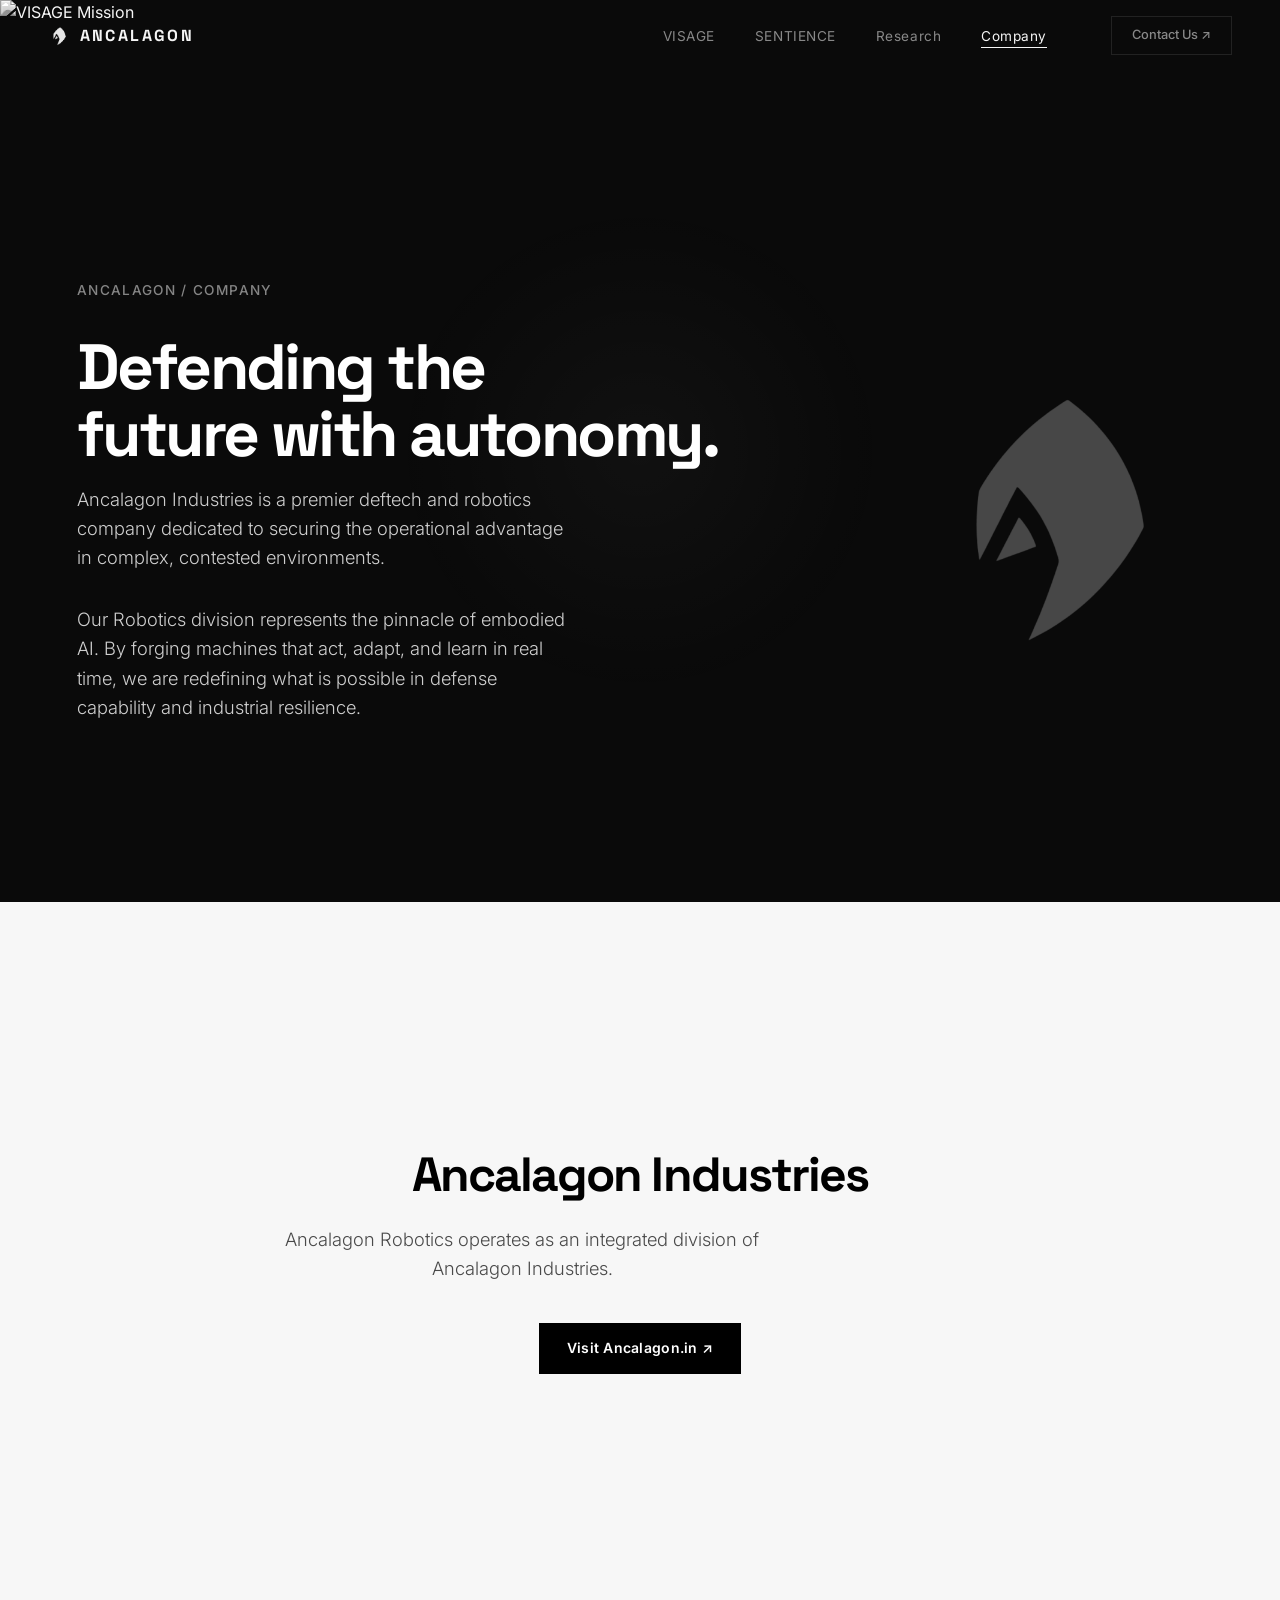
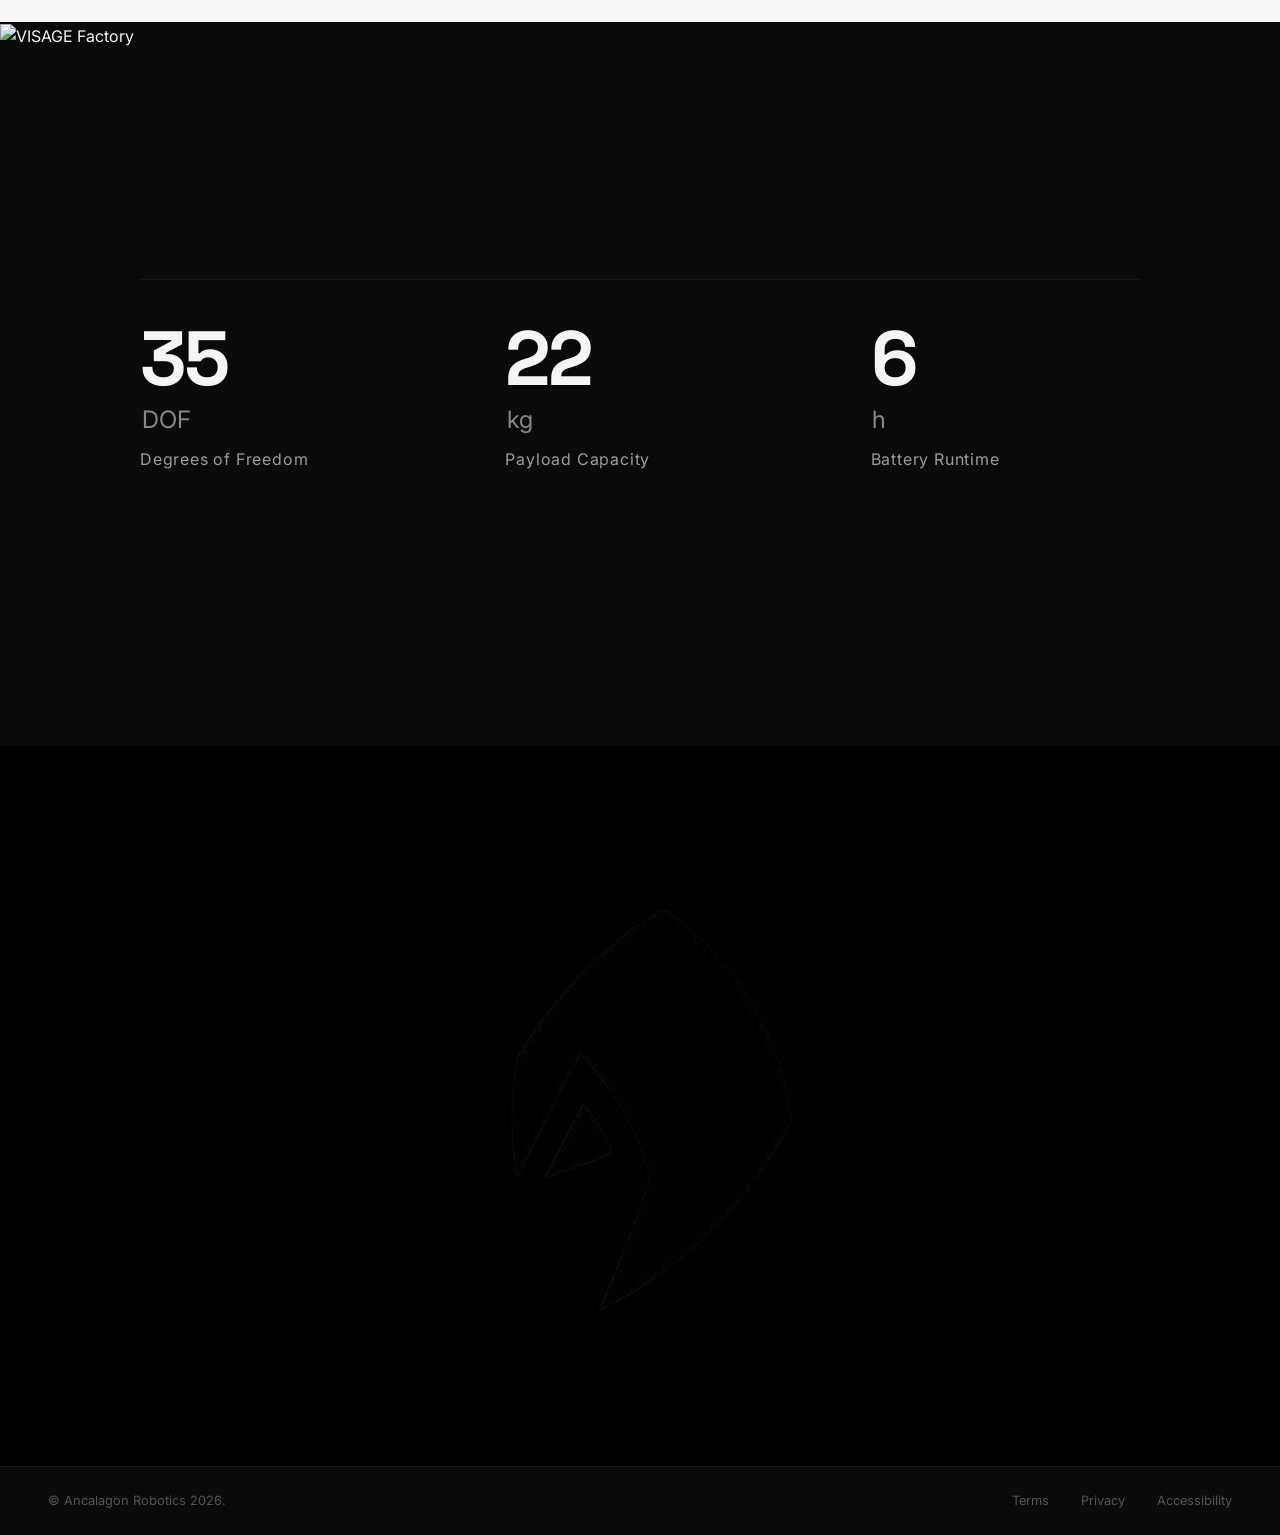
==== commit b195015a: "second" ====
--- a/company/index.html
+++ b/company/index.html
@@ -4,9 +4,9 @@
 <head>
     <meta charset="UTF-8" />
     <meta name="viewport" content="width=device-width, initial-scale=1.0" />
-    <title>Company — Ancalagon Robotics</title>
+    <title>COMPANY — Ancalagon Robotics</title>
     <meta name="description"
-        content="Ancalagon Robotics: our mission, team, and vision for building general-purpose humanoid robots that transform the physical world." />
+        content="Ancalagon Robotics: A division of Ancalagon Industries building general-purpose humanoid robots." />
     <link rel="preconnect" href="https://fonts.googleapis.com" />
     <link rel="preconnect" href="https://fonts.gstatic.com" crossorigin />
     <link
@@ -25,10 +25,9 @@
             </a>
             <ul class="nav-links">
                 <li><a href="/visage/" class="nav-link">VISAGE</a></li>
+                <li><a href="/sentience/" class="nav-link">SENTIENCE</a></li>
                 <li><a href="/research/" class="nav-link">Research</a></li>
-                <li><a href="/lab/" class="nav-link">Lab</a></li>
                 <li><a href="/company/" class="nav-link active">Company</a></li>
-                <li><a href="/careers/" class="nav-link">Careers</a></li>
             </ul>
             <a href="/contact/" class="nav-cta">Contact Us ↗</a>
             <button class="nav-hamburger" id="hamburger" aria-label="Toggle menu">
@@ -39,116 +38,99 @@
     <div class="mobile-menu" id="mobile-menu">
         <ul>
             <li><a href="/visage/" class="mob-link">VISAGE</a></li>
+            <li><a href="/sentience/" class="mob-link">SENTIENCE</a></li>
             <li><a href="/research/" class="mob-link">Research</a></li>
-            <li><a href="/lab/" class="mob-link">Lab</a></li>
-            <li><a href="/company/" class="mob-link">Company</a></li>
-            <li><a href="/careers/" class="mob-link">Careers</a></li>
+            <li><a href="/company/" class="mob-link active">Company</a></li>
             <li><a href="/contact/" class="mob-link">Contact</a></li>
         </ul>
     </div>
 
-    <!-- PAGE HERO -->
-    <section class="page-hero page-hero-dark">
-        <div class="page-hero-content page-hero-content-center">
-            <div class="page-breadcrumb fade-in-up delay-1">ANCALAGON / COMPANY</div>
-            <h1 class="page-hero-title fade-in-up delay-2">Our Mission</h1>
-            <p class="page-hero-sub fade-in-up delay-3">
-                The world's hardest engineering problem.<br />We're solving it.
-            </p>
+    <!-- MISSION FULL BLEED -->
+    <section class="bleed-section reveal" style="min-height: 100vh;">
+        <img src="../media/visage1.jpeg" alt="VISAGE Mission" class="bleed-bg"
+            style="object-position: center; object-fit: cover; filter: grayscale(100%); width: 100%; height: 100%;" />
+        <div class="bleed-overlay"
+            style="background: linear-gradient(to right, rgba(0,0,0,0.95) 0%, rgba(0,0,0,0.5) 40%, rgba(0,0,0,0) 100%);">
+        </div>
+        <div class="bleed-content"
+            style="width: 100%; max-width: 1400px; margin: 0 auto; display: flex; flex-direction: row !important; justify-content: space-between; align-items: center; gap: 4rem; padding-top: 15vh;">
+            <div style="flex: 1; min-width: 300px; max-width: 700px;">
+                <div class="page-breadcrumb typewriter-text"
+                    style="color: rgba(255,255,255,0.5); font-size: 0.85rem; letter-spacing: 0.1em; margin-bottom: 2rem;">
+                    ANCALAGON / COMPANY</div>
+                <h1 class="bleed-title typewriter-text"
+                    style="font-size: clamp(3.5rem, 5vw, 5.5rem); margin-bottom: 1rem;">Defending
+                    the<br />future with autonomy.</h1>
+                <p class="bleed-sub typewriter-text" style="font-size: 1.15rem; font-weight: 300;">Ancalagon Industries
+                    is a premier deftech
+                    and robotics company dedicated to securing the operational advantage in complex, contested
+                    environments.
+                </p>
+                <p class="bleed-sub typewriter-text" style="font-size: 1.15rem; font-weight: 300;">Our Robotics division
+                    represents the
+                    pinnacle of embodied AI. By forging machines that act, adapt, and learn in real time, we are
+                    redefining
+                    what is possible in defense capability and industrial resilience.</p>
+            </div>
+
+            <div style="flex: 0 0 auto; display: flex; justify-content: center; align-items: center;"
+                class="reveal fade-in-up delay-2">
+                <img src="../media/logo.png" alt="Ancalagon Logo"
+                    style="width: 300px; filter: brightness(0) invert(1); opacity: 0.25;" />
+            </div>
         </div>
     </section>
 
-    <!-- MISSION -->
-    <section class="section">
-        <div class="container">
-            <div class="section-label reveal">01 — MISSION</div>
-            <div class="two-col reveal">
-                <h2 class="section-title">
-                    Machines that act,<br />adapt, and learn.
-                </h2>
-                <div>
-                    <p class="body-text">
-                        Ancalagon Robotics is building general-purpose humanoid robots capable of
-                        operating in the full complexity of the physical world. Our mission is to
-                        create machines that don't just assist — they act, adapt, and learn in real time.
-                    </p>
-                    <p class="body-text">
-                        We believe general-purpose robotics will be the most transformative technology
-                        of our era. VISAGE is our first step toward a future where intelligent machines
-                        work seamlessly alongside humans — in homes, hospitals, factories, and beyond.
-                    </p>
+    <!-- PARENT COMPANY LINK -->
+    <section class="bleed-section light-theme reveal"
+        style="min-height: 40vh; text-align: center; align-items: center; justify-content: center; background-color: #f7f7f7;">
+        <div class="bleed-content" style="max-width: 800px; padding: 4rem 2rem;">
+            <h2 class="bleed-title typewriter-text"
+                style="color: #000; font-size: clamp(2rem, 4vw, 3rem); margin-bottom: 1.5rem;">
+                Ancalagon Industries</h2>
+            <p class="bleed-sub typewriter-text"
+                style="color: rgba(0,0,0,0.7); margin-bottom: 2.5rem; font-size: 1.15rem; line-height: 1.6;">Ancalagon
+                Robotics operates as an integrated division of Ancalagon Industries.</p>
+            <a href="https://ancalagon.in" target="_blank" rel="noopener noreferrer" class="btn-primary"
+                style="margin: 0 auto; color: #fff; border: none; background: #000;">Visit Ancalagon.in ↗</a>
+        </div>
+    </section>
+
+    <!-- STATS FULL BLEED -->
+    <section class="bleed-section reveal">
+        <img src="../media/DSC00139.jpeg" alt="VISAGE Factory" class="bleed-bg" />
+        <div class="bleed-overlay"
+            style="background: linear-gradient(to top, rgba(0,0,0,0.9) 0%, rgba(0,0,0,0.2) 100%);"></div>
+        <div class="bleed-content" style="align-items: center; justify-content: flex-end; padding-bottom: 4rem;">
+            <div class="mission-stats"
+                style="gap: 6rem; width: 100%; max-width: 1000px; justify-content: space-between;">
+                <div class="stat">
+                    <span class="stat-num" data-target="48" style="font-size: clamp(4rem, 6vw, 6rem);">0</span><span
+                        class="stat-unit" style="font-size: 1.5rem;">DOF</span>
+                    <span class="stat-label" style="font-size: 1rem; color: rgba(255,255,255,0.6);">Degrees of
+                        Freedom</span>
+                </div>
+                <div class="stat">
+                    <span class="stat-num" data-target="30" style="font-size: clamp(4rem, 6vw, 6rem);">0</span><span
+                        class="stat-unit" style="font-size: 1.5rem;">kg</span>
+                    <span class="stat-label" style="font-size: 1rem; color: rgba(255,255,255,0.6);">Payload
+                        Capacity</span>
+                </div>
+                <div class="stat">
+                    <span class="stat-num" data-target="8" style="font-size: clamp(4rem, 6vw, 6rem);">0</span><span
+                        class="stat-unit" style="font-size: 1.5rem;">h</span>
+                    <span class="stat-label" style="font-size: 1rem; color: rgba(255,255,255,0.6);">Battery
+                        Runtime</span>
                 </div>
             </div>
         </div>
     </section>
 
-    <!-- STATS -->
-    <section class="section" style="padding-top:0;">
-        <div class="container">
-            <div class="mission-stats reveal">
-                <div class="stat">
-                    <span class="stat-num" data-target="48">0</span><span class="stat-unit">DOF</span>
-                    <span class="stat-label">Degrees of Freedom</span>
-                </div>
-                <div class="stat">
-                    <span class="stat-num" data-target="30">0</span><span class="stat-unit">kg</span>
-                    <span class="stat-label">Payload Capacity</span>
-                </div>
-                <div class="stat">
-                    <span class="stat-num" data-target="8">0</span><span class="stat-unit">h</span>
-                    <span class="stat-label">Battery Runtime</span>
-                </div>
-            </div>
-        </div>
-    </section>
-
-    <!-- VISAGE FULL IMAGE -->
-    <section class="section" style="padding-top:0;">
-        <div class="container">
-            <div class="company-img-wrap reveal">
-                <img src="../media/Change_logo_to_visage_4307ffd203.jpeg" alt="VISAGE — silhouette"
-                    class="company-img" />
-            </div>
-        </div>
-    </section>
-
-    <!-- VALUES -->
-    <section class="section" style="padding-top:0;">
-        <div class="container">
-            <div class="section-label reveal">02 — VALUES</div>
-            <div class="values-grid">
-                <div class="value-card glass reveal">
-                    <h3 class="feature-title">First Principles</h3>
-                    <p class="feature-body">We question every assumption and rebuild from scratch when necessary. No
-                        shortcuts.</p>
-                </div>
-                <div class="value-card glass reveal delay-1">
-                    <h3 class="feature-title">Real-World Focus</h3>
-                    <p class="feature-body">Lab results don't count unless they work in the wild. We test obsessively in
-                        uncontrolled environments.</p>
-                </div>
-                <div class="value-card glass reveal delay-2">
-                    <h3 class="feature-title">Radical Transparency</h3>
-                    <p class="feature-body">We share our research openly. Progress in robotics benefits everyone.</p>
-                </div>
-                <div class="value-card glass reveal delay-3">
-                    <h3 class="feature-title">Safety by Design</h3>
-                    <p class="feature-body">Safety isn't a feature — it's the foundation. Every system is designed with
-                        safe failure modes from day one.</p>
-                </div>
-            </div>
-        </div>
-    </section>
-
-    <!-- CTA — Join Us -->
-    <section class="section inner-cta-section">
-        <div class="container inner-cta reveal">
-            <div>
-                <h2 class="section-title">Join the mission.</h2>
-                <p class="body-text" style="margin-top:1rem;">We're hiring across robotics, AI, and hardware.</p>
-            </div>
-            <a href="/careers/" class="btn-primary">View Open Roles ↗</a>
-        </div>
+    <!-- LOGO BLEED -->
+    <section class="section"
+        style="min-height: 80vh; background-color: #000; display: flex; align-items: center; justify-content: center; padding: 4rem 2rem;">
+        <img src="../media/logo.png" alt="Ancalagon Logo" style="max-width: 60%; max-height: 60vh; opacity: 0.8;"
+            class="reveal fade-in-up" />
     </section>
 
     <footer class="site-footer">
--- a/style.css
+++ b/style.css
@@ -74,9 +74,90 @@
 
 /* ─── CONTAINER ──────────────────────────────────────────────── */
 .container {
-  max-width: 1280px;
+  width: 100%;
+  max-width: none;
   margin: 0 auto;
   padding: 0 48px;
+}
+
+/* ─── FULL BLEED UTILITIES ────────────────────────────────────── */
+.bleed-section {
+  position: relative;
+  width: 100%;
+  height: 80vh;
+  min-height: 600px;
+  overflow: hidden;
+  display: flex;
+  align-items: center;
+  margin-bottom: 2px;
+  /* separator lines between sections */
+}
+
+.bleed-bg {
+  position: absolute;
+  top: 0;
+  left: 0;
+  width: 100%;
+  height: 100%;
+  object-fit: cover;
+  z-index: 1;
+}
+
+.bleed-overlay {
+  position: absolute;
+  top: 0;
+  left: 0;
+  width: 100%;
+  height: 100%;
+  background: none !important;
+  z-index: 2;
+}
+
+.bleed-content {
+  position: relative;
+  z-index: 3;
+  width: 100%;
+  padding: 0 6vw;
+  display: flex;
+  flex-direction: column;
+  justify-content: center;
+}
+
+.bleed-title {
+  font-family: var(--font-display);
+  font-size: clamp(3rem, 6vw, 6rem);
+  font-weight: 700;
+  line-height: 1.05;
+  letter-spacing: -0.04em;
+  color: #fff;
+  margin-bottom: 1rem;
+}
+
+.bleed-sub {
+  font-family: var(--font-body);
+  font-size: clamp(1.1rem, 1.5vw, 1.4rem);
+  font-weight: 300;
+  color: rgba(255, 255, 255, 0.8);
+  max-width: 500px;
+  margin-bottom: 2rem;
+}
+
+/* Light Theme Modifiers for Bleed Sections */
+.bleed-section.light-theme .bleed-overlay {
+  background: none !important;
+}
+
+.bleed-section.light-theme .bleed-title {
+  color: #000;
+}
+
+.bleed-section.light-theme .bleed-sub {
+  color: rgba(0, 0, 0, 0.7);
+}
+
+.bleed-section.light-theme .btn-primary {
+  background-color: #000;
+  color: #fff;
 }
 
 /* ─── SCROLL ANIMATIONS ──────────────────────────────────────── */
@@ -439,11 +520,7 @@
 .hero-overlay {
   position: absolute;
   inset: 0;
-  background: linear-gradient(to top,
-      rgba(10, 10, 10, 1) 0%,
-      rgba(10, 10, 10, 0.6) 40%,
-      rgba(10, 10, 10, 0.2) 70%,
-      rgba(10, 10, 10, 0.15) 100%);
+  background: none !important;
 }
 
 .hero-content {
@@ -1525,7 +1602,7 @@
 .page-hero-overlay {
   position: absolute;
   inset: 0;
-  background: linear-gradient(to top, rgba(10, 10, 10, 1) 0%, rgba(10, 10, 10, 0.55) 50%, rgba(10, 10, 10, 0.25) 100%);
+  background: none !important;
 }
 
 .page-hero-content {
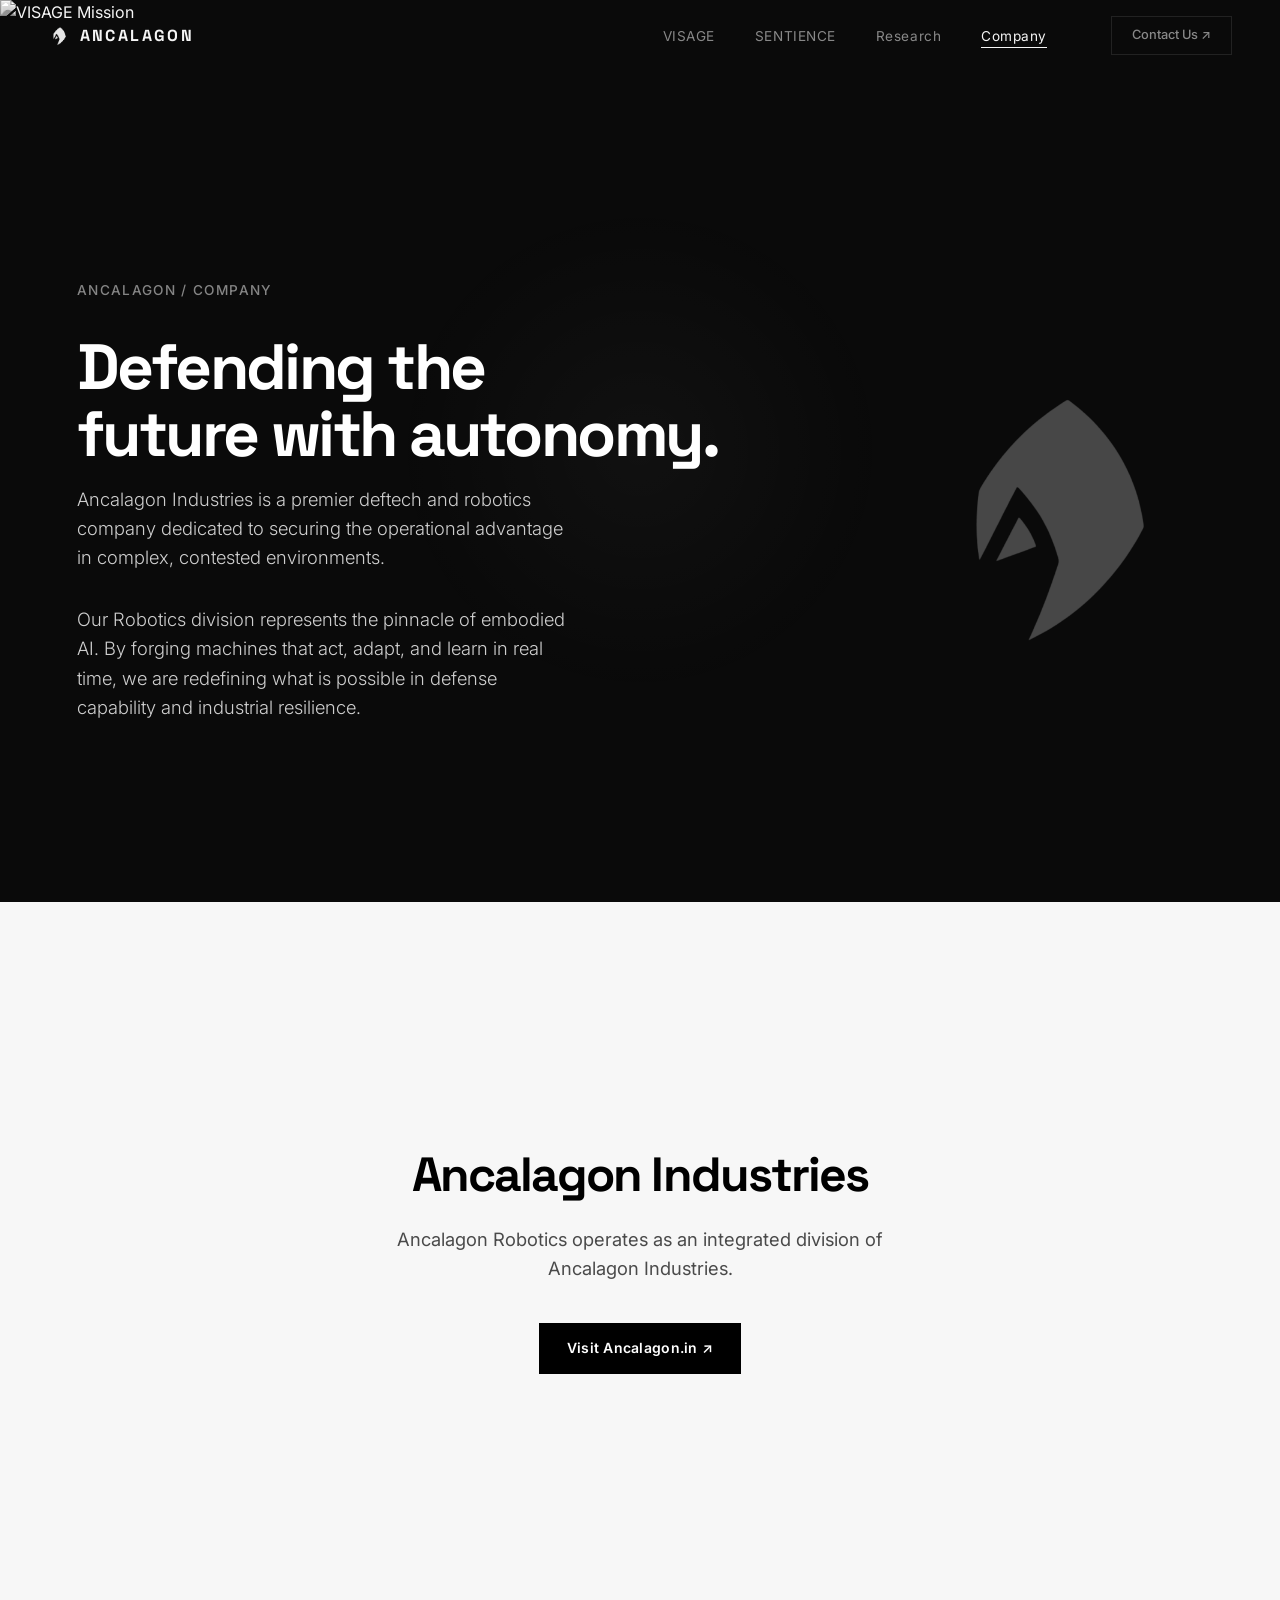
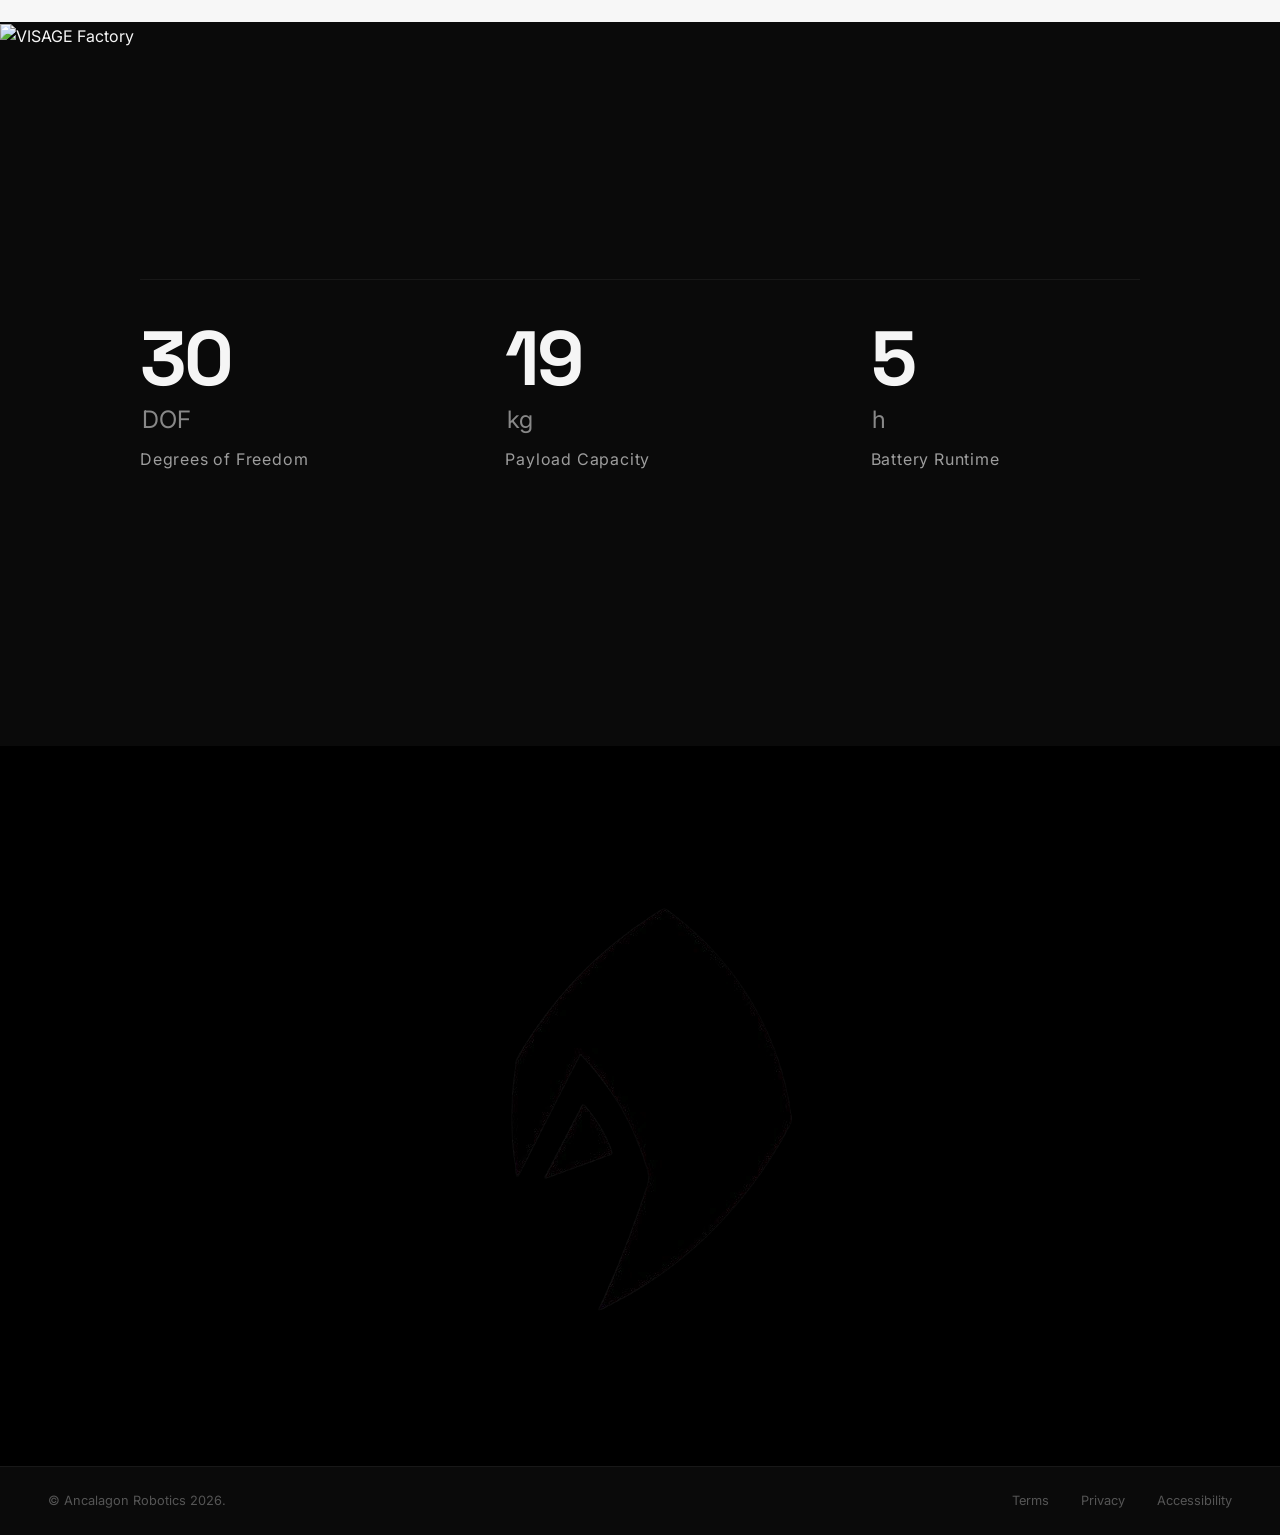
==== commit 61c475e9: "thrid" ====
--- a/company/index.html
+++ b/company/index.html
@@ -83,14 +83,15 @@
 
     <!-- PARENT COMPANY LINK -->
     <section class="bleed-section light-theme reveal"
-        style="min-height: 40vh; text-align: center; align-items: center; justify-content: center; background-color: #f7f7f7;">
-        <div class="bleed-content" style="max-width: 800px; padding: 4rem 2rem;">
+        style="min-height: 40vh; background-color: #f7f7f7; display: flex; align-items: center; justify-content: center;">
+        <div class="bleed-content"
+            style="max-width: 800px; padding: 4rem 2rem; display: flex; flex-direction: column; align-items: center; justify-content: center; text-align: center;">
             <h2 class="bleed-title typewriter-text"
                 style="color: #000; font-size: clamp(2rem, 4vw, 3rem); margin-bottom: 1.5rem;">
                 Ancalagon Industries</h2>
             <p class="bleed-sub typewriter-text"
-                style="color: rgba(0,0,0,0.7); margin-bottom: 2.5rem; font-size: 1.15rem; line-height: 1.6;">Ancalagon
-                Robotics operates as an integrated division of Ancalagon Industries.</p>
+                style="color: rgba(0,0,0,0.7); margin-bottom: 2.5rem; font-size: 1.15rem; line-height: 1.6; width: 100%;">
+                Ancalagon Robotics operates as an integrated division of Ancalagon Industries.</p>
             <a href="https://ancalagon.in" target="_blank" rel="noopener noreferrer" class="btn-primary"
                 style="margin: 0 auto; color: #fff; border: none; background: #000;">Visit Ancalagon.in ↗</a>
         </div>
--- a/style.css
+++ b/style.css
@@ -135,8 +135,8 @@
 
 .bleed-sub {
   font-family: var(--font-body);
-  font-size: clamp(1.1rem, 1.5vw, 1.4rem);
-  font-weight: 300;
+  font-size: 1.15rem;
+  line-height: 1.6;
   color: rgba(255, 255, 255, 0.8);
   max-width: 500px;
   margin-bottom: 2rem;
